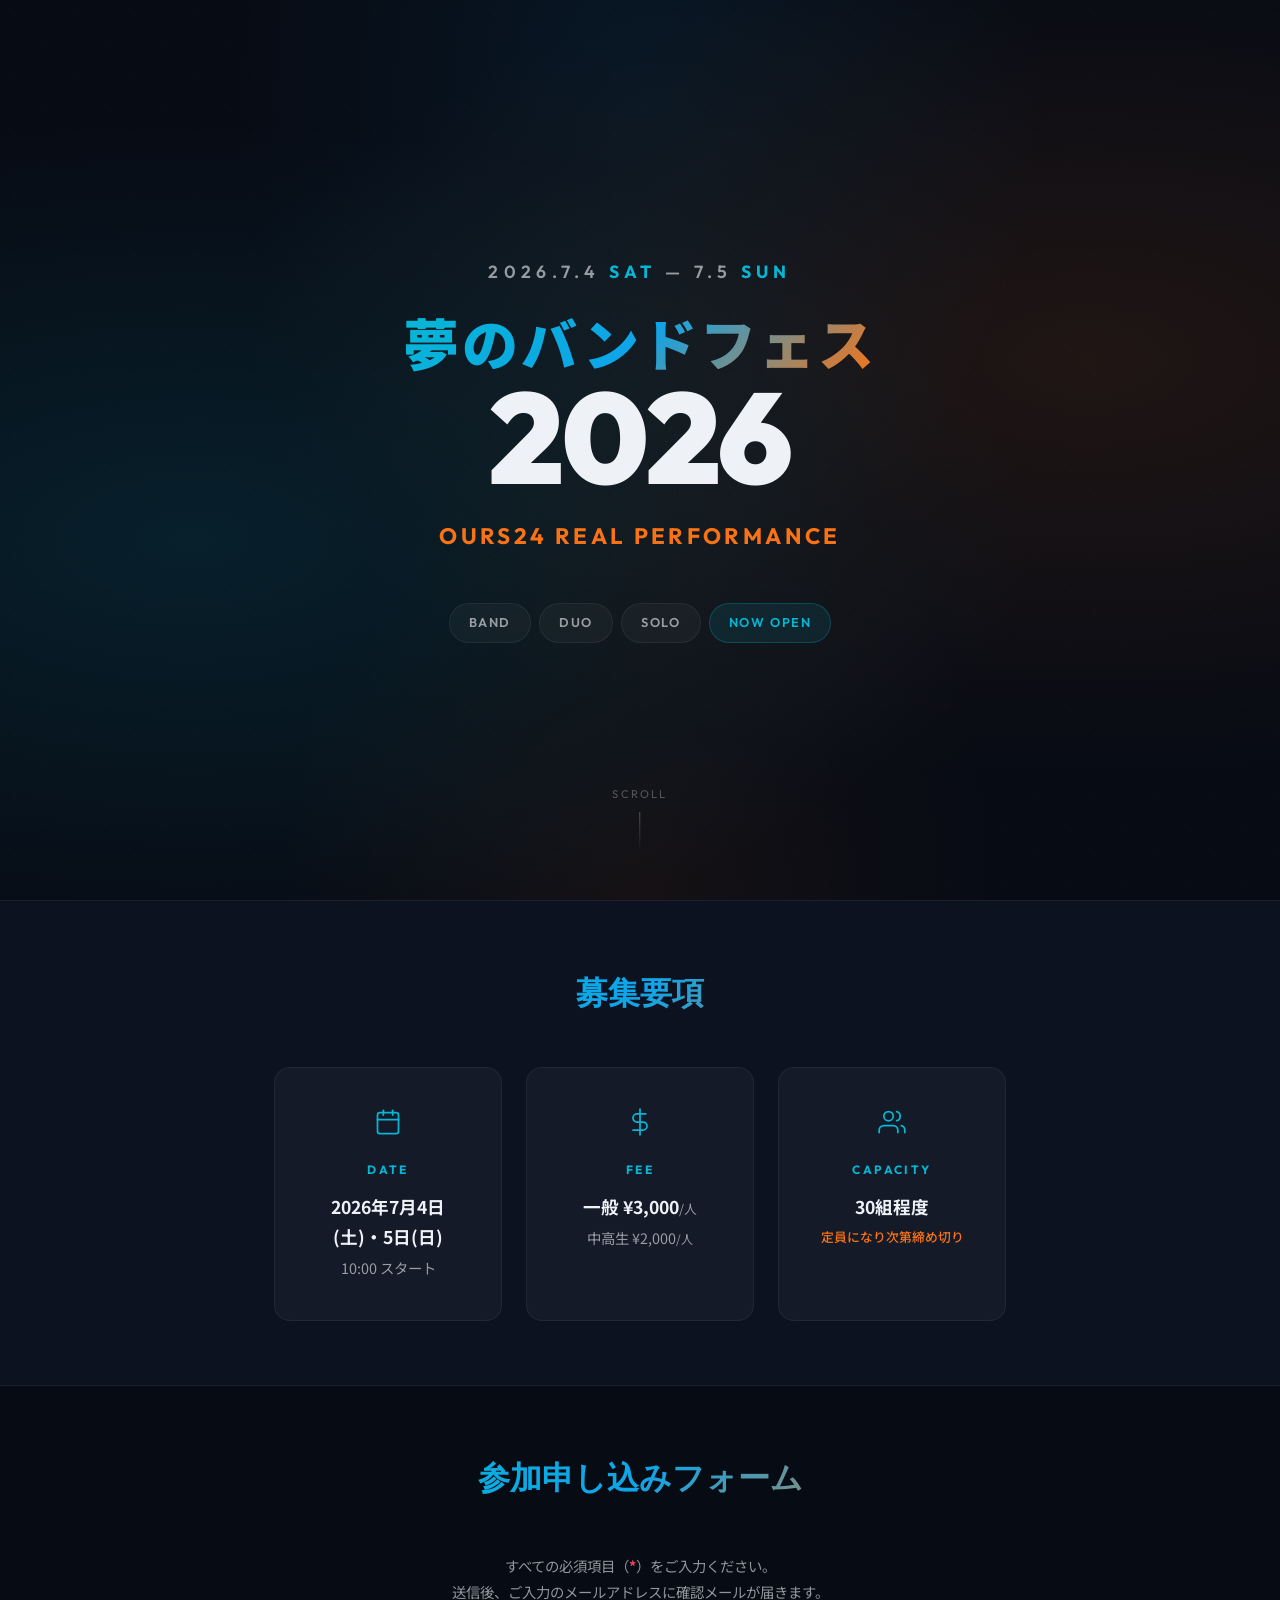
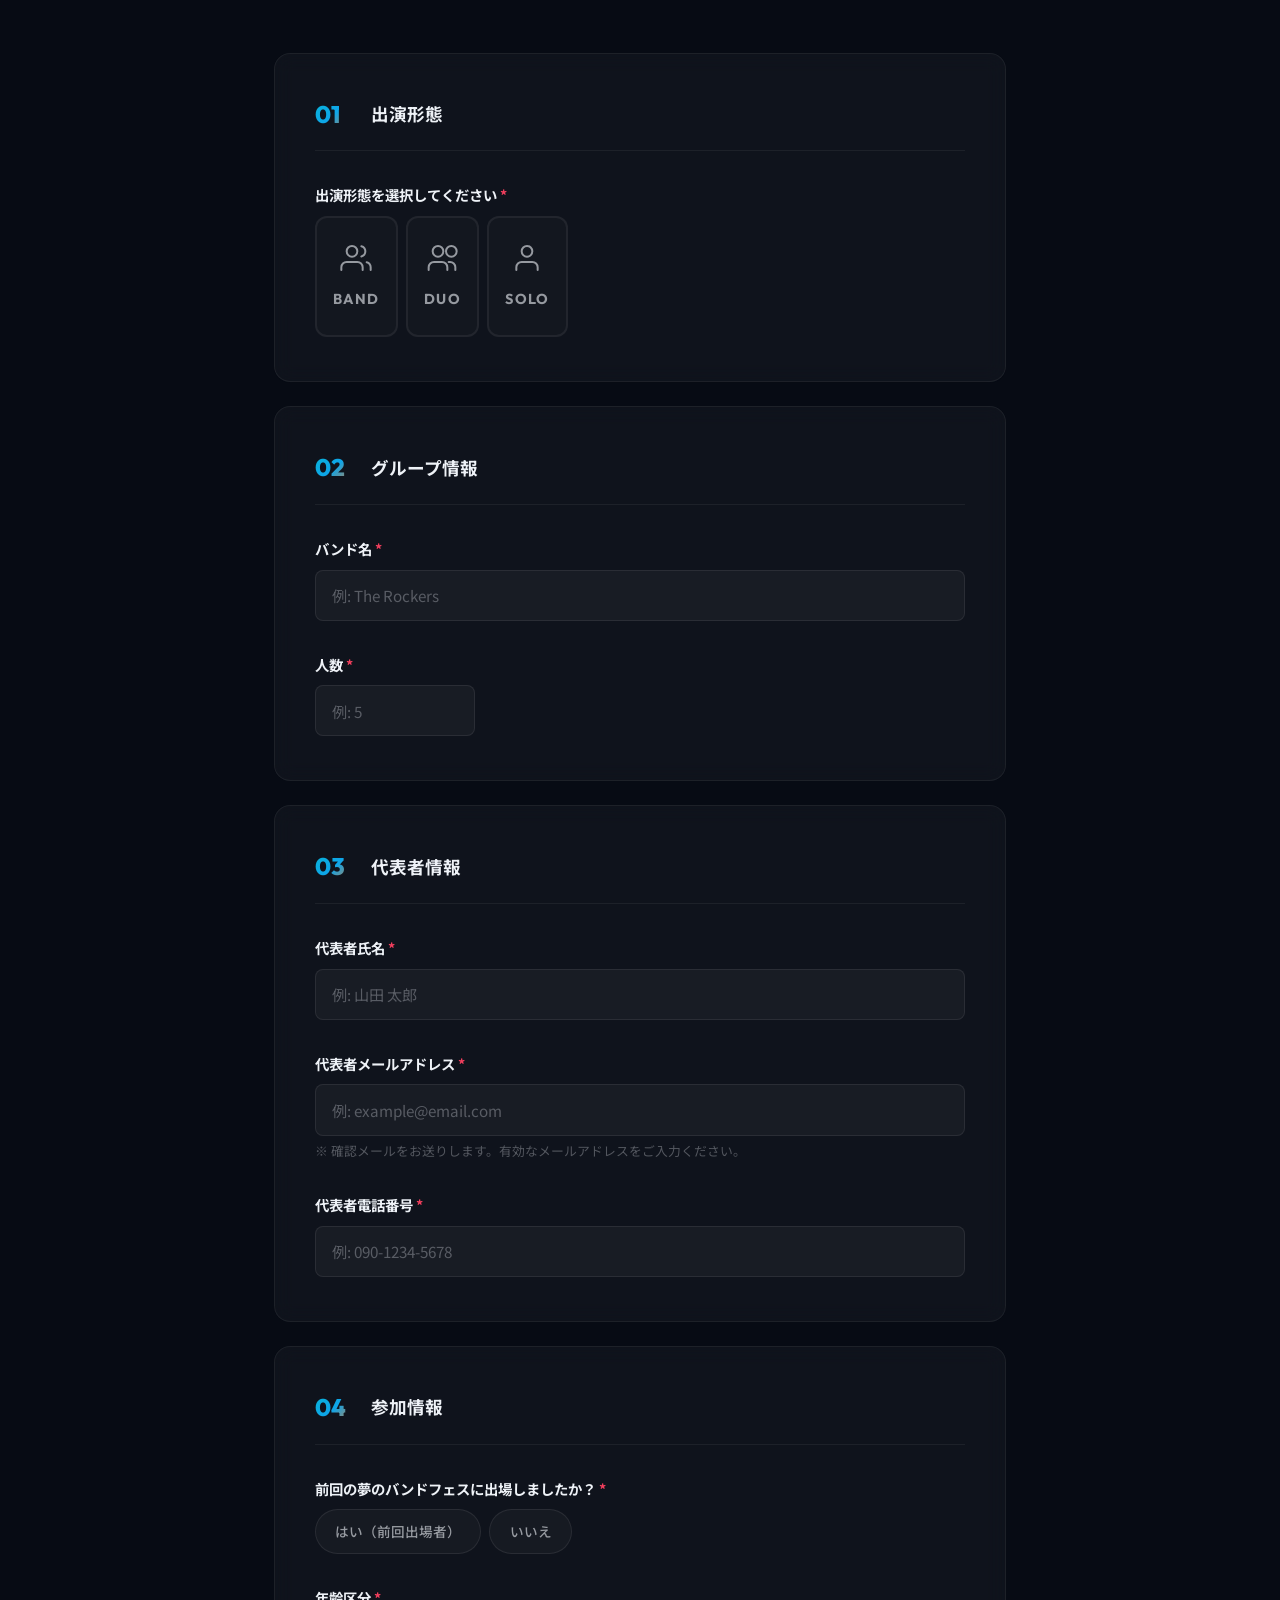
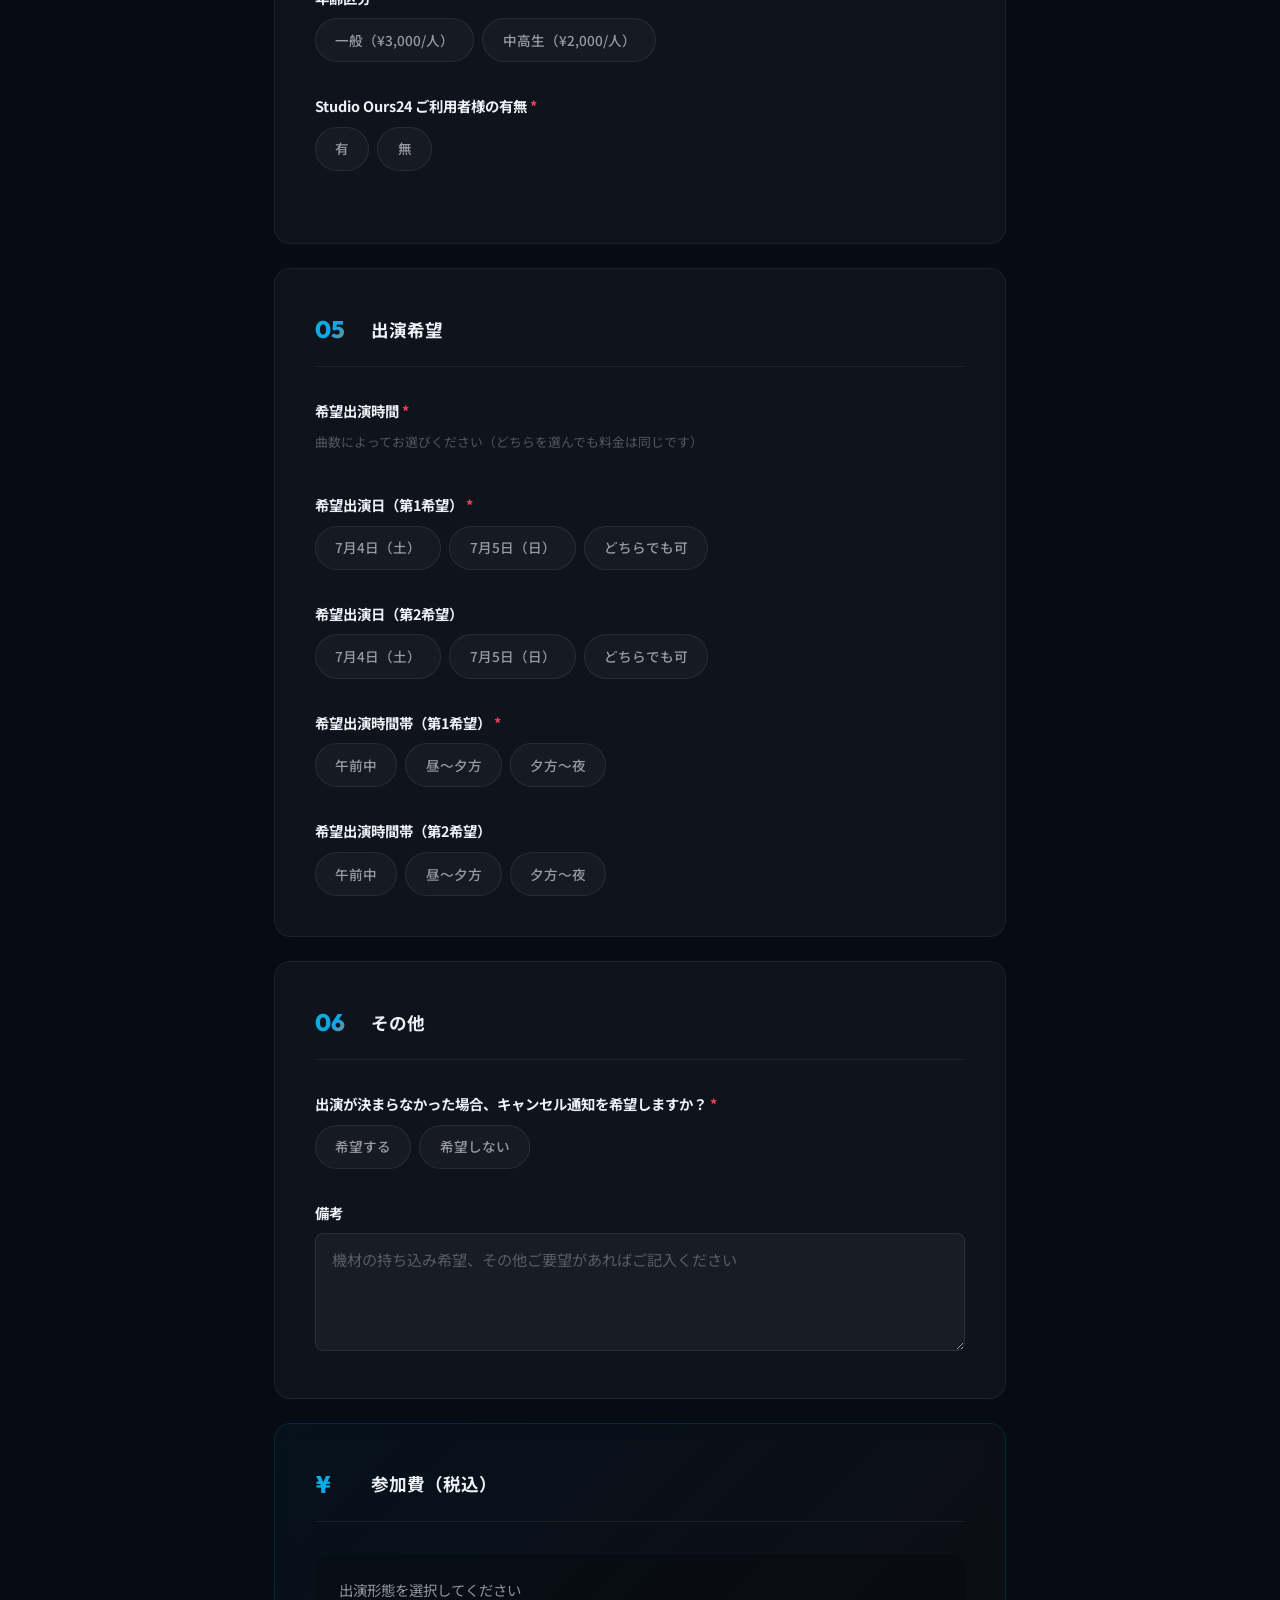
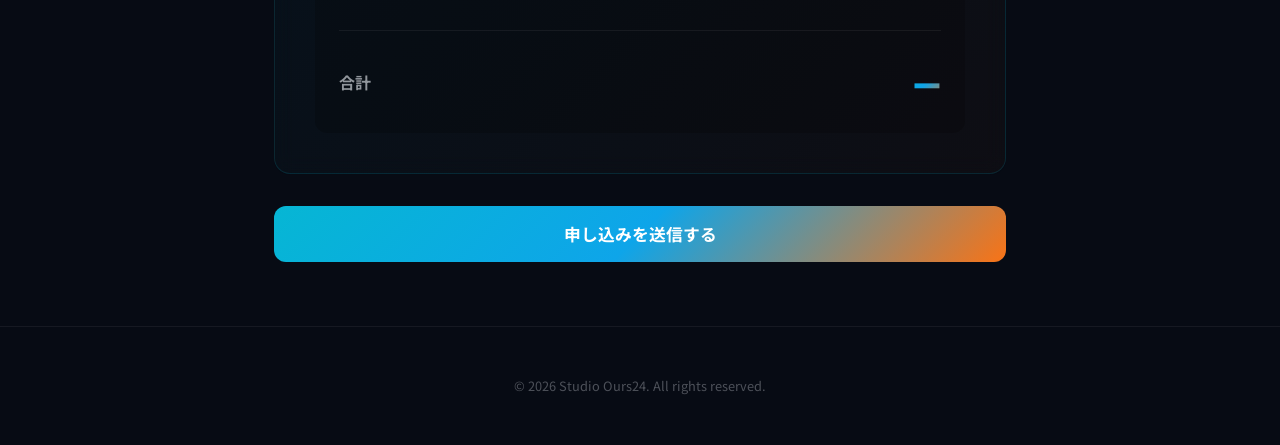
==== index.html @ 3702db9b "夢のバンドフェス2026 参加申し込みフォーム" ====
<!DOCTYPE html>
<html lang="ja">
<head>
    <meta charset="UTF-8">
    <meta name="viewport" content="width=device-width, initial-scale=1.0">
    <title>夢のバンドフェス2026 Ours24 Real Performance - 参加申し込み</title>
    <meta name="description" content="夢のバンドフェス2026 Ours24 Real Performance 参加申し込みフォーム。2026年7月4日(土)・5日(日)開催。バンド・デュオ・ソロ募集中。">
    <link rel="preconnect" href="https://fonts.googleapis.com">
    <link rel="preconnect" href="https://fonts.gstatic.com" crossorigin>
    <link href="https://fonts.googleapis.com/css2?family=Noto+Sans+JP:wght@400;500;700;900&family=Outfit:wght@600;700;800;900&display=swap" rel="stylesheet">
    <link rel="stylesheet" href="style.css">
</head>
<body>

    <!-- ===== HERO ===== -->
    <header class="hero" id="hero">
        <div class="hero-bg"></div>
        <div class="hero-content">
            <p class="hero-date">2026.7.4 <span class="hero-date-sep">SAT</span> — 7.5 <span class="hero-date-sep">SUN</span></p>
            <h1 class="hero-title">
                <span class="hero-title-jp">夢のバンドフェス</span>
                <span class="hero-title-year">2026</span>
            </h1>
            <p class="hero-subtitle">Ours24 Real Performance</p>
            <div class="hero-badges">
                <span class="badge">BAND</span>
                <span class="badge">DUO</span>
                <span class="badge">SOLO</span>
                <span class="badge badge-accent">NOW OPEN</span>
            </div>
        </div>
        <div class="hero-scroll">
            <span>SCROLL</span>
            <div class="hero-scroll-line"></div>
        </div>
    </header>

    <!-- ===== EVENT INFO ===== -->
    <section class="event-info" id="event-info">
        <div class="container">
            <h2 class="section-title">募集要項</h2>
            <div class="info-grid">
                <div class="info-card">
                    <div class="info-card-icon"><svg width="28" height="28" viewBox="0 0 24 24" fill="none" stroke="currentColor" stroke-width="1.5" stroke-linecap="round" stroke-linejoin="round"><rect x="3" y="4" width="18" height="18" rx="2" ry="2"/><line x1="16" y1="2" x2="16" y2="6"/><line x1="8" y1="2" x2="8" y2="6"/><line x1="3" y1="10" x2="21" y2="10"/></svg></div>
                    <h3>DATE</h3>
                    <p class="info-main">2026年7月4日(土)・5日(日)</p>
                    <p class="info-sub">10:00 スタート</p>
                </div>
                <div class="info-card">
                    <div class="info-card-icon"><svg width="28" height="28" viewBox="0 0 24 24" fill="none" stroke="currentColor" stroke-width="1.5" stroke-linecap="round" stroke-linejoin="round"><line x1="12" y1="1" x2="12" y2="23"/><path d="M17 5H9.5a3.5 3.5 0 0 0 0 7h5a3.5 3.5 0 0 1 0 7H6"/></svg></div>
                    <h3>FEE</h3>
                    <p class="info-main">一般 ¥3,000<small>/人</small></p>
                    <p class="info-sub">中高生 ¥2,000<small>/人</small></p>
                </div>
                <div class="info-card">
                    <div class="info-card-icon"><svg width="28" height="28" viewBox="0 0 24 24" fill="none" stroke="currentColor" stroke-width="1.5" stroke-linecap="round" stroke-linejoin="round"><path d="M17 21v-2a4 4 0 0 0-4-4H5a4 4 0 0 0-4 4v2"/><circle cx="9" cy="7" r="4"/><path d="M23 21v-2a4 4 0 0 0-3-3.87"/><path d="M16 3.13a4 4 0 0 1 0 7.75"/></svg></div>
                    <h3>CAPACITY</h3>
                    <p class="info-main">30組程度</p>
                    <p class="info-sub note">定員になり次第締め切り</p>
                </div>
            </div>
        </div>
    </section>

    <!-- ===== APPLICATION FORM ===== -->
    <section class="form-section" id="application">
        <div class="container">
            <h2 class="section-title">参加申し込みフォーム</h2>
            <p class="form-note">すべての必須項目（<span class="required-mark">*</span>）をご入力ください。<br>送信後、ご入力のメールアドレスに確認メールが届きます。</p>

            <form id="applicationForm" novalidate>

                <!-- Section 1: Performance Type -->
                <div class="form-card">
                    <div class="form-card-header">
                        <span class="form-card-number">01</span>
                        <h3>出演形態</h3>
                    </div>
                    <div class="form-group">
                        <label class="form-label">出演形態を選択してください <span class="required-mark">*</span></label>
                        <div class="radio-group radio-group--large" id="performanceType">
                            <label class="radio-card" for="type-band">
                                <input type="radio" id="type-band" name="performanceType" value="バンド" required>
                                <span class="radio-card-icon"><svg width="32" height="32" viewBox="0 0 24 24" fill="none" stroke="currentColor" stroke-width="1.5" stroke-linecap="round" stroke-linejoin="round"><path d="M17 21v-2a4 4 0 0 0-4-4H5a4 4 0 0 0-4 4v2"/><circle cx="9" cy="7" r="4"/><path d="M23 21v-2a4 4 0 0 0-3-3.87"/><path d="M16 3.13a4 4 0 0 1 0 7.75"/></svg></span>
                                <span class="radio-card-label">BAND</span>
                            </label>
                            <label class="radio-card" for="type-duo">
                                <input type="radio" id="type-duo" name="performanceType" value="デュオ">
                                <span class="radio-card-icon"><svg width="32" height="32" viewBox="0 0 24 24" fill="none" stroke="currentColor" stroke-width="1.5" stroke-linecap="round" stroke-linejoin="round"><path d="M16 21v-2a4 4 0 0 0-4-4H6a4 4 0 0 0-4 4v2"/><circle cx="9" cy="7" r="4"/><circle cx="19" cy="7" r="4"/><path d="M22 21v-2a4 4 0 0 0-4-4h-1"/></svg></span>
                                <span class="radio-card-label">DUO</span>
                            </label>
                            <label class="radio-card" for="type-solo">
                                <input type="radio" id="type-solo" name="performanceType" value="ソロ">
                                <span class="radio-card-icon"><svg width="32" height="32" viewBox="0 0 24 24" fill="none" stroke="currentColor" stroke-width="1.5" stroke-linecap="round" stroke-linejoin="round"><path d="M20 21v-2a4 4 0 0 0-4-4H8a4 4 0 0 0-4 4v2"/><circle cx="12" cy="7" r="4"/></svg></span>
                                <span class="radio-card-label">SOLO</span>
                            </label>
                        </div>
                        <p class="error-message" id="error-performanceType"></p>
                    </div>
                </div>

                <!-- Section 2: Group Info -->
                <div class="form-card" id="section-group">
                    <div class="form-card-header">
                        <span class="form-card-number">02</span>
                        <h3>グループ情報</h3>
                    </div>
                    <div class="form-group">
                        <label class="form-label" for="groupName" id="label-groupName">バンド名 <span class="required-mark">*</span></label>
                        <input type="text" id="groupName" name="groupName" class="form-input" placeholder="例: The Rockers" required>
                        <p class="error-message" id="error-groupName"></p>
                    </div>
                    <div class="form-group" id="group-memberCount">
                        <label class="form-label" for="memberCount">人数 <span class="required-mark">*</span></label>
                        <input type="number" id="memberCount" name="memberCount" class="form-input form-input--short" min="2" max="20" placeholder="例: 5" required>
                        <p class="error-message" id="error-memberCount"></p>
                    </div>
                </div>

                <!-- Section 3: Representative Info -->
                <div class="form-card">
                    <div class="form-card-header">
                        <span class="form-card-number">03</span>
                        <h3>代表者情報</h3>
                    </div>
                    <div class="form-group">
                        <label class="form-label" for="representativeName">代表者氏名 <span class="required-mark">*</span></label>
                        <input type="text" id="representativeName" name="representativeName" class="form-input" placeholder="例: 山田 太郎" required>
                        <p class="error-message" id="error-representativeName"></p>
                    </div>
                    <div class="form-group">
                        <label class="form-label" for="email">代表者メールアドレス <span class="required-mark">*</span></label>
                        <input type="email" id="email" name="email" class="form-input" placeholder="例: example@email.com" required>
                        <p class="form-hint">※ 確認メールをお送りします。有効なメールアドレスをご入力ください。</p>
                        <p class="error-message" id="error-email"></p>
                    </div>
                    <div class="form-group">
                        <label class="form-label" for="phone">代表者電話番号 <span class="required-mark">*</span></label>
                        <input type="tel" id="phone" name="phone" class="form-input" placeholder="例: 090-1234-5678" required>
                        <p class="error-message" id="error-phone"></p>
                    </div>
                </div>

                <!-- Section 4: Registration Details -->
                <div class="form-card">
                    <div class="form-card-header">
                        <span class="form-card-number">04</span>
                        <h3>参加情報</h3>
                    </div>

                    <!-- Previous participation -->
                    <div class="form-group">
                        <label class="form-label">前回の夢のバンドフェスに出場しましたか？ <span class="required-mark">*</span></label>
                        <div class="radio-group" id="previousParticipation">
                            <label class="radio-pill" for="prev-yes">
                                <input type="radio" id="prev-yes" name="previousParticipation" value="有" required>
                                <span>はい（前回出場者）</span>
                            </label>
                            <label class="radio-pill" for="prev-no">
                                <input type="radio" id="prev-no" name="previousParticipation" value="無">
                                <span>いいえ</span>
                            </label>
                        </div>
                        <p class="form-hint form-hint--discount" id="hint-previousDiscount" style="display:none;">前回出場者割引: ¥2,000/人 が適用されます</p>
                        <p class="error-message" id="error-previousParticipation"></p>
                    </div>

                    <!-- Age category -->
                    <div class="form-group">
                        <label class="form-label">年齢区分 <span class="required-mark">*</span></label>
                        <div class="radio-group" id="ageCategory">
                            <label class="radio-pill" for="age-general">
                                <input type="radio" id="age-general" name="ageCategory" value="一般" required>
                                <span>一般（¥3,000/人）</span>
                            </label>
                            <label class="radio-pill" for="age-student">
                                <input type="radio" id="age-student" name="ageCategory" value="中高生">
                                <span>中高生（¥2,000/人）</span>
                            </label>
                        </div>
                        <p class="error-message" id="error-ageCategory"></p>
                    </div>

                    <!-- Studio Ours24 usage -->
                    <div class="form-group">
                        <label class="form-label">Studio Ours24 ご利用者様の有無 <span class="required-mark">*</span></label>
                        <div class="radio-group" id="studioUsage">
                            <label class="radio-pill" for="studio-yes">
                                <input type="radio" id="studio-yes" name="studioUsage" value="有" required>
                                <span>有</span>
                            </label>
                            <label class="radio-pill" for="studio-no">
                                <input type="radio" id="studio-no" name="studioUsage" value="無">
                                <span>無</span>
                            </label>
                        </div>
                        <p class="error-message" id="error-studioUsage"></p>
                    </div>

                    <!-- Studio Ours24 user names (conditional) -->
                    <div class="form-group conditional-group" id="group-studioUsers" style="display:none;">
                        <label class="form-label">Studio Ours24 ご利用者様のお名前</label>
                        <div id="studioUsersList">
                            <div class="studio-user-row">
                                <input type="text" name="studioUsers[]" class="form-input" placeholder="ご利用者様のお名前">
                            </div>
                        </div>
                        <button type="button" class="btn-add" id="addStudioUser">
                            <span class="btn-add-icon">＋</span> 利用者を追加
                        </button>
                    </div>
                </div>

                <!-- Section 5: Performance Preferences -->
                <div class="form-card">
                    <div class="form-card-header">
                        <span class="form-card-number">05</span>
                        <h3>出演希望</h3>
                    </div>

                    <!-- Performance duration -->
                    <div class="form-group">
                        <label class="form-label">希望出演時間 <span class="required-mark">*</span></label>
                        <p class="form-hint">曲数によってお選びください（どちらを選んでも料金は同じです）</p>
                        <div class="radio-group" id="performanceDuration">
                            <!-- Options are dynamically set by JS based on performanceType -->
                        </div>
                        <p class="error-message" id="error-performanceDuration"></p>
                    </div>

                    <!-- Preferred date - 1st choice -->
                    <div class="form-group">
                        <label class="form-label">希望出演日（第1希望） <span class="required-mark">*</span></label>
                        <div class="radio-group" id="preferredDate1">
                            <label class="radio-pill" for="date1-jul4">
                                <input type="radio" id="date1-jul4" name="preferredDate1" value="7月4日(土)" required>
                                <span>7月4日（土）</span>
                            </label>
                            <label class="radio-pill" for="date1-jul5">
                                <input type="radio" id="date1-jul5" name="preferredDate1" value="7月5日(日)">
                                <span>7月5日（日）</span>
                            </label>
                            <label class="radio-pill" for="date1-either">
                                <input type="radio" id="date1-either" name="preferredDate1" value="どちらでも可">
                                <span>どちらでも可</span>
                            </label>
                        </div>
                        <p class="error-message" id="error-preferredDate1"></p>
                    </div>

                    <!-- Preferred date - 2nd choice -->
                    <div class="form-group">
                        <label class="form-label">希望出演日（第2希望）</label>
                        <div class="radio-group" id="preferredDate2">
                            <label class="radio-pill" for="date2-jul4">
                                <input type="radio" id="date2-jul4" name="preferredDate2" value="7月4日(土)">
                                <span>7月4日（土）</span>
                            </label>
                            <label class="radio-pill" for="date2-jul5">
                                <input type="radio" id="date2-jul5" name="preferredDate2" value="7月5日(日)">
                                <span>7月5日（日）</span>
                            </label>
                            <label class="radio-pill" for="date2-either">
                                <input type="radio" id="date2-either" name="preferredDate2" value="どちらでも可">
                                <span>どちらでも可</span>
                            </label>
                        </div>
                    </div>

                    <!-- Preferred time slot - 1st -->
                    <div class="form-group">
                        <label class="form-label">希望出演時間帯（第1希望） <span class="required-mark">*</span></label>
                        <div class="radio-group" id="preferredTimeSlot1">
                            <label class="radio-pill" for="slot1-morning">
                                <input type="radio" id="slot1-morning" name="preferredTimeSlot1" value="午前中" required>
                                <span>午前中</span>
                            </label>
                            <label class="radio-pill" for="slot1-afternoon">
                                <input type="radio" id="slot1-afternoon" name="preferredTimeSlot1" value="昼〜夕方">
                                <span>昼〜夕方</span>
                            </label>
                            <label class="radio-pill" for="slot1-evening">
                                <input type="radio" id="slot1-evening" name="preferredTimeSlot1" value="夕方〜夜">
                                <span>夕方〜夜</span>
                            </label>
                        </div>
                        <p class="error-message" id="error-preferredTimeSlot1"></p>
                    </div>

                    <!-- Preferred time slot - 2nd -->
                    <div class="form-group">
                        <label class="form-label">希望出演時間帯（第2希望）</label>
                        <div class="radio-group" id="preferredTimeSlot2">
                            <label class="radio-pill" for="slot2-morning">
                                <input type="radio" id="slot2-morning" name="preferredTimeSlot2" value="午前中">
                                <span>午前中</span>
                            </label>
                            <label class="radio-pill" for="slot2-afternoon">
                                <input type="radio" id="slot2-afternoon" name="preferredTimeSlot2" value="昼〜夕方">
                                <span>昼〜夕方</span>
                            </label>
                            <label class="radio-pill" for="slot2-evening">
                                <input type="radio" id="slot2-evening" name="preferredTimeSlot2" value="夕方〜夜">
                                <span>夕方〜夜</span>
                            </label>
                        </div>
                    </div>
                </div>

                <!-- Section 6: Other -->
                <div class="form-card">
                    <div class="form-card-header">
                        <span class="form-card-number">06</span>
                        <h3>その他</h3>
                    </div>

                    <!-- Cancel notification -->
                    <div class="form-group">
                        <label class="form-label">出演が決まらなかった場合、キャンセル通知を希望しますか？ <span class="required-mark">*</span></label>
                        <div class="radio-group" id="cancelNotification">
                            <label class="radio-pill" for="cancel-yes">
                                <input type="radio" id="cancel-yes" name="cancelNotification" value="希望する" required>
                                <span>希望する</span>
                            </label>
                            <label class="radio-pill" for="cancel-no">
                                <input type="radio" id="cancel-no" name="cancelNotification" value="希望しない">
                                <span>希望しない</span>
                            </label>
                        </div>
                        <p class="error-message" id="error-cancelNotification"></p>
                    </div>

                    <!-- Remarks -->
                    <div class="form-group">
                        <label class="form-label" for="remarks">備考</label>
                        <textarea id="remarks" name="remarks" class="form-input form-textarea" rows="4" placeholder="機材の持ち込み希望、その他ご要望があればご記入ください"></textarea>
                    </div>
                </div>

                <!-- Section 7: Price Summary -->
                <div class="form-card form-card--price" id="section-price">
                    <div class="form-card-header">
                        <span class="form-card-number">¥</span>
                        <h3>参加費（税込）</h3>
                    </div>
                    <div class="price-display">
                        <div class="price-breakdown" id="priceBreakdown">
                            <p class="price-line" id="priceLine">出演形態を選択してください</p>
                        </div>
                        <div class="price-total">
                            <span class="price-total-label">合計</span>
                            <span class="price-total-amount" id="priceTotal">—</span>
                        </div>
                    </div>
                </div>

                <!-- Submit -->
                <button type="submit" class="btn-submit" id="submitBtn">
                    <span class="btn-submit-text">申し込みを送信する</span>
                    <span class="btn-submit-loading" style="display:none;">
                        <span class="spinner"></span>送信中...
                    </span>
                </button>
            </form>
        </div>
    </section>

    <!-- ===== COMPLETION OVERLAY ===== -->
    <div class="overlay" id="completionOverlay" style="display:none;">
        <div class="overlay-content">
            <div class="overlay-icon"><svg width="48" height="48" viewBox="0 0 24 24" fill="none" stroke="currentColor" stroke-width="1.5" stroke-linecap="round" stroke-linejoin="round"><path d="M4 4h16c1.1 0 2 .9 2 2v12c0 1.1-.9 2-2 2H4c-1.1 0-2-.9-2-2V6c0-1.1.9-2 2-2z"/><polyline points="22,6 12,13 2,6"/></svg></div>
            <h2>確認メールを送信しました</h2>
            <p class="overlay-email" id="completionEmail"></p>
            <p>上記のメールアドレスに確認メールをお送りしました。</p>
            <p>メール内のリンクをクリックして、お申し込みを確定してください。</p>
            <div class="overlay-notice">
                <p>確認リンクの有効期限は <strong>48時間</strong> です。</p>
                <p>メールが届かない場合は、迷惑メールフォルダをご確認ください。</p>
            </div>
            <p class="overlay-receipt">受付番号: <strong id="completionReceipt"></strong></p>
        </div>
    </div>

    <!-- ===== FOOTER ===== -->
    <footer class="footer">
        <div class="container">
            <p>&copy; 2026 Studio Ours24. All rights reserved.</p>
        </div>
    </footer>

    <script src="script.js"></script>
</body>
</html>
---- style.css ----
/* ============================================
   夢のバンドフェス2026 - Application Form
   Summer × Studio Ours24 Stylish Theme
   ============================================ */
:root {
    --bg-primary: #070b14;
    --bg-secondary: #0c1220;
    --bg-card: rgba(255, 255, 255, 0.035);
    --bg-card-border: rgba(255, 255, 255, 0.06);
    --accent-primary: #06b6d4;
    --accent-primary-glow: rgba(6, 182, 212, 0.25);
    --accent-secondary: #f97316;
    --accent-gradient: linear-gradient(135deg, #06b6d4, #0ea5e9, #f97316);
    --accent-gradient-warm: linear-gradient(135deg, #f97316, #fb923c, #fbbf24);
    --accent-gradient-cool: linear-gradient(135deg, #06b6d4, #22d3ee, #67e8f9);
    --text-primary: #eef2f7;
    --text-secondary: rgba(238, 242, 247, 0.6);
    --text-dim: rgba(238, 242, 247, 0.3);
    --success: #10b981;
    --error: #f43f5e;
    --font-body: 'Noto Sans JP', sans-serif;
    --font-display: 'Outfit', sans-serif;
    --radius-sm: 8px; --radius-md: 12px; --radius-lg: 16px; --radius-xl: 24px;
    --transition-fast: 150ms ease; --transition-base: 250ms ease;
}
*, *::before, *::after { box-sizing: border-box; margin: 0; padding: 0; }
html { scroll-behavior: smooth; -webkit-font-smoothing: antialiased; }
body { font-family: var(--font-body); color: var(--text-primary); background: var(--bg-primary); line-height: 1.7; }
.container { max-width: 720px; margin: 0 auto; padding: 0 1.5rem; }

/* HERO */
.hero { position: relative; min-height: 100vh; display: flex; flex-direction: column; align-items: center; justify-content: center; text-align: center; overflow: hidden; padding: 2rem; }
.hero-bg {
    position: absolute; inset: 0; z-index: 0;
    background:
        radial-gradient(ellipse at 15% 60%, rgba(6,182,212,0.12), transparent 55%),
        radial-gradient(ellipse at 85% 40%, rgba(249,115,22,0.10), transparent 55%),
        radial-gradient(ellipse at 50% 10%, rgba(14,165,233,0.08), transparent 45%),
        radial-gradient(ellipse at 50% 100%, rgba(249,115,22,0.06), transparent 40%),
        var(--bg-primary);
}
.hero-bg::before { content: ''; position: absolute; inset: 0; background-image: radial-gradient(circle at 25% 25%, rgba(255,255,255,0.012) 1px, transparent 1px), radial-gradient(circle at 75% 75%, rgba(255,255,255,0.012) 1px, transparent 1px); background-size: 60px 60px; }
.hero-content { position: relative; z-index: 1; }
.hero-date { font-family: var(--font-display); font-size: clamp(0.9rem,2vw,1.1rem); font-weight: 600; color: var(--text-secondary); letter-spacing: 0.3em; margin-bottom: 1.5rem; }
.hero-date-sep { color: var(--accent-primary); font-weight: 700; }
.hero-title { margin-bottom: 1rem; line-height: 1.1; }
.hero-title-jp { display: block; font-size: clamp(2rem,6vw,3.5rem); font-weight: 900; background: var(--accent-gradient); -webkit-background-clip: text; -webkit-text-fill-color: transparent; background-clip: text; letter-spacing: 0.05em; }
.hero-title-year { display: block; font-family: var(--font-display); font-size: clamp(4rem,12vw,8rem); font-weight: 900; color: var(--text-primary); letter-spacing: -0.02em; line-height: 1; }
.hero-subtitle { font-family: var(--font-display); font-size: clamp(1rem,2.5vw,1.4rem); font-weight: 700; color: var(--accent-secondary); letter-spacing: 0.15em; text-transform: uppercase; margin-bottom: 3rem; }
.hero-badges { display: flex; flex-wrap: wrap; gap: 0.5rem; justify-content: center; }
.badge { padding: 0.5rem 1.2rem; background: var(--bg-card); border: 1px solid var(--bg-card-border); border-radius: 100px; font-family: var(--font-display); font-size: 0.8rem; font-weight: 600; color: var(--text-secondary); letter-spacing: 0.12em; }
.badge-accent { background: rgba(6,182,212,0.1); border-color: rgba(6,182,212,0.25); color: var(--accent-primary); animation: pulse-badge 2.5s ease-in-out infinite; }
@keyframes pulse-badge { 0%,100%{box-shadow:0 0 0 0 rgba(6,182,212,0.2)} 50%{box-shadow:0 0 0 10px rgba(6,182,212,0)} }
.hero-scroll { position: absolute; bottom: 3rem; left: 50%; transform: translateX(-50%); display: flex; flex-direction: column; align-items: center; gap: 0.5rem; color: var(--text-dim); font-family: var(--font-display); font-size: 0.7rem; letter-spacing: 0.2em; z-index: 1; }
.hero-scroll-line { width: 1px; height: 40px; background: linear-gradient(to bottom, var(--text-dim), transparent); animation: scroll-line 2s ease-in-out infinite; }
@keyframes scroll-line { 0%{opacity:0;transform:scaleY(0);transform-origin:top} 50%{opacity:1;transform:scaleY(1);transform-origin:top} 50.01%{transform-origin:bottom} 100%{opacity:0;transform:scaleY(0);transform-origin:bottom} }

/* SECTIONS */
.section-title { font-family: var(--font-display); font-size: clamp(1.5rem,4vw,2rem); font-weight: 800; text-align: center; margin-bottom: 3rem; background: var(--accent-gradient); -webkit-background-clip: text; -webkit-text-fill-color: transparent; background-clip: text; }
.event-info { padding: 4rem 0; background: var(--bg-secondary); border-top: 1px solid var(--bg-card-border); border-bottom: 1px solid var(--bg-card-border); }
.info-grid { display: grid; grid-template-columns: repeat(auto-fit, minmax(200px, 1fr)); gap: 1.5rem; }
.info-card { padding: 2rem; background: var(--bg-card); border: 1px solid var(--bg-card-border); border-radius: var(--radius-lg); text-align: center; transition: transform 0.3s, box-shadow 0.3s, border-color 0.3s; }
.info-card:hover { transform: translateY(-4px); box-shadow: 0 12px 40px rgba(6,182,212,0.08); border-color: rgba(6,182,212,0.15); }
.info-card-icon { margin-bottom: 1rem; color: var(--accent-primary); }
.info-card h3 { font-family: var(--font-display); font-size: 0.75rem; font-weight: 700; color: var(--accent-primary); letter-spacing: 0.2em; text-transform: uppercase; margin-bottom: 0.75rem; }
.info-main { font-size: 1.1rem; font-weight: 700; } .info-main small { font-size: 0.8rem; font-weight: 400; color: var(--text-secondary); }
.info-sub { font-size: 0.9rem; color: var(--text-secondary); margin-top: 0.25rem; } .info-sub.note { color: var(--accent-secondary); font-weight: 500; font-size: 0.8rem; }
.form-section { padding: 4rem 0; }
.form-note { text-align: center; color: var(--text-secondary); font-size: 0.9rem; margin-bottom: 3rem; line-height: 1.8; }

/* FORM CARDS */
.form-card { background: var(--bg-card); border: 1px solid var(--bg-card-border); border-radius: var(--radius-lg); padding: 2rem; margin-bottom: 1.5rem; backdrop-filter: blur(10px); transition: border-color 0.25s; }
.form-card:hover { border-color: rgba(255,255,255,0.1); }
.form-card--price { border-color: rgba(6,182,212,0.15); background: linear-gradient(135deg, rgba(6,182,212,0.04), rgba(249,115,22,0.03)); }
.form-card-header { display: flex; align-items: center; gap: 1rem; margin-bottom: 2rem; padding-bottom: 1rem; border-bottom: 1px solid var(--bg-card-border); }
.form-card-number { font-family: var(--font-display); font-size: 1.5rem; font-weight: 800; background: var(--accent-gradient); -webkit-background-clip: text; -webkit-text-fill-color: transparent; background-clip: text; min-width: 2.5rem; }
.form-card-header h3 { font-size: 1.1rem; font-weight: 700; }

/* FORM ELEMENTS */
.form-group { margin-bottom: 2rem; } .form-group:last-child { margin-bottom: 0; }
.form-label { display: block; font-size: 0.9rem; font-weight: 700; margin-bottom: 0.5rem; }
.required-mark { color: var(--error); font-weight: 700; }
.form-hint { font-size: 0.8rem; color: var(--text-dim); margin-top: 0.25rem; margin-bottom: 0.5rem; }
.form-hint--discount { color: var(--accent-primary); background: rgba(6,182,212,0.08); border: 1px solid rgba(6,182,212,0.15); border-radius: var(--radius-sm); padding: 0.5rem 0.75rem; font-weight: 500; }
.form-input { width: 100%; padding: 0.85rem 1rem; background: rgba(255,255,255,0.04); border: 1px solid rgba(255,255,255,0.08); border-radius: var(--radius-sm); color: var(--text-primary); font-family: var(--font-body); font-size: 0.95rem; transition: border-color 0.15s, box-shadow 0.15s; outline: none; }
.form-input::placeholder { color: var(--text-dim); }
.form-input:focus { border-color: var(--accent-primary); box-shadow: 0 0 0 3px var(--accent-primary-glow); }
.form-input.is-error { border-color: var(--error); box-shadow: 0 0 0 3px rgba(244,63,94,0.15); }
.form-input--short { max-width: 160px; }
.form-textarea { resize: vertical; min-height: 100px; }

/* RADIO CARDS */
.radio-group--large { display: grid; grid-template-columns: repeat(3, 1fr); gap: 1rem; }
.radio-card { display: flex; flex-direction: column; align-items: center; gap: 0.75rem; padding: 1.5rem 1rem; background: rgba(255,255,255,0.02); border: 2px solid rgba(255,255,255,0.06); border-radius: var(--radius-md); cursor: pointer; transition: all 0.3s; text-align: center; }
.radio-card:hover { background: rgba(6,182,212,0.04); border-color: rgba(6,182,212,0.2); }
.radio-card input { position: absolute; opacity: 0; pointer-events: none; }
.radio-card:has(input:checked) { background: rgba(6,182,212,0.08); border-color: var(--accent-primary); box-shadow: 0 0 24px var(--accent-primary-glow); }
.radio-card-icon { line-height: 1; color: var(--text-secondary); transition: color 0.3s; }
.radio-card:has(input:checked) .radio-card-icon { color: var(--accent-primary); }
.radio-card-label { font-family: var(--font-display); font-weight: 700; font-size: 0.9rem; letter-spacing: 0.1em; color: var(--text-secondary); transition: color 0.3s; }
.radio-card:has(input:checked) .radio-card-label { color: var(--text-primary); }

/* RADIO PILLS */
.radio-group { display: flex; flex-wrap: wrap; gap: 0.5rem; }
.radio-pill { display: inline-flex; align-items: center; cursor: pointer; }
.radio-pill input { position: absolute; opacity: 0; pointer-events: none; }
.radio-pill span { display: inline-block; padding: 0.6rem 1.2rem; background: rgba(255,255,255,0.03); border: 1px solid rgba(255,255,255,0.08); border-radius: 100px; font-size: 0.85rem; font-weight: 500; color: var(--text-secondary); transition: all 0.2s; white-space: nowrap; }
.radio-pill:hover span { background: rgba(6,182,212,0.06); border-color: rgba(6,182,212,0.2); color: var(--text-primary); }
.radio-pill input:checked + span { background: rgba(6,182,212,0.12); border-color: var(--accent-primary); color: var(--accent-primary); font-weight: 700; }

/* CHECKBOX */
.checkbox-label { display: flex; align-items: flex-start; gap: 1rem; cursor: pointer; font-size: 0.9rem; line-height: 1.5; }
.checkbox-label input { position: absolute; opacity: 0; pointer-events: none; }
.checkbox-custom { flex-shrink: 0; width: 22px; height: 22px; background: rgba(255,255,255,0.04); border: 2px solid rgba(255,255,255,0.12); border-radius: 6px; margin-top: 2px; position: relative; transition: all 0.15s; }
.checkbox-label input:checked + .checkbox-custom { background: var(--accent-primary); border-color: var(--accent-primary); }
.checkbox-label input:checked + .checkbox-custom::after { content: ''; position: absolute; top: 3px; left: 6px; width: 6px; height: 10px; border: 2px solid white; border-top: none; border-left: none; transform: rotate(45deg); }

/* STUDIO USER */
.studio-user-row { display: flex; gap: 0.5rem; margin-bottom: 0.5rem; animation: fadeSlideIn 0.25s; }
.studio-user-row .form-input { flex: 1; }
.btn-remove { display: flex; align-items: center; justify-content: center; width: 42px; height: 42px; background: rgba(244,63,94,0.08); border: 1px solid rgba(244,63,94,0.15); border-radius: var(--radius-sm); color: var(--error); cursor: pointer; font-size: 1.2rem; transition: all 0.15s; flex-shrink: 0; }
.btn-remove:hover { background: rgba(244,63,94,0.15); }
.btn-add { display: inline-flex; align-items: center; gap: 0.5rem; padding: 0.5rem 1rem; background: transparent; border: 1px dashed rgba(255,255,255,0.12); border-radius: var(--radius-sm); color: var(--text-secondary); font-family: var(--font-body); font-size: 0.85rem; cursor: pointer; transition: all 0.15s; margin-top: 0.5rem; }
.btn-add:hover { border-color: var(--accent-primary); color: var(--accent-primary); background: rgba(6,182,212,0.04); }
.conditional-group { padding: 1.5rem; background: rgba(6,182,212,0.02); border: 1px solid rgba(6,182,212,0.08); border-radius: var(--radius-md); animation: fadeSlideIn 0.25s; }

/* PRICE */
.price-display { padding: 1.5rem; background: rgba(0,0,0,0.2); border-radius: var(--radius-md); }
.price-breakdown { margin-bottom: 1.5rem; padding-bottom: 1.5rem; border-bottom: 1px solid var(--bg-card-border); }
.price-line { font-size: 0.9rem; color: var(--text-secondary); margin-bottom: 0.25rem; }
.price-total { display: flex; align-items: center; justify-content: space-between; }
.price-total-label { font-size: 1rem; font-weight: 700; color: var(--text-secondary); }
.price-total-amount { font-family: var(--font-display); font-size: 2rem; font-weight: 900; background: var(--accent-gradient); -webkit-background-clip: text; -webkit-text-fill-color: transparent; background-clip: text; }

/* TERMS */
.terms-box { padding: 1.5rem; background: rgba(255,255,255,0.02); border: 1px solid var(--bg-card-border); border-radius: var(--radius-sm); margin-bottom: 1.5rem; max-height: 200px; overflow-y: auto; font-size: 0.85rem; color: var(--text-secondary); line-height: 1.8; }

/* SUBMIT */
.btn-submit { display: flex; align-items: center; justify-content: center; width: 100%; padding: 1rem; margin-top: 2rem; background: var(--accent-gradient); border: none; border-radius: var(--radius-md); color: white; font-family: var(--font-body); font-size: 1.05rem; font-weight: 700; cursor: pointer; transition: all 0.3s; position: relative; overflow: hidden; }
.btn-submit::before { content: ''; position: absolute; inset: 0; background: linear-gradient(135deg, rgba(255,255,255,0.12), transparent); opacity: 0; transition: opacity 0.2s; }
.btn-submit:hover::before { opacity: 1; }
.btn-submit:hover { transform: translateY(-2px); box-shadow: 0 8px 32px var(--accent-primary-glow); }
.btn-submit:active { transform: translateY(0); }
.btn-submit:disabled { opacity: 0.5; cursor: not-allowed; transform: none; box-shadow: none; }
.spinner { display: inline-block; width: 18px; height: 18px; border: 2px solid rgba(255,255,255,0.3); border-top-color: white; border-radius: 50%; animation: spin 0.6s linear infinite; margin-right: 0.5rem; vertical-align: middle; }
@keyframes spin { to{transform:rotate(360deg)} }

/* ERROR */
.error-message { font-size: 0.8rem; color: var(--error); margin-top: 0.25rem; min-height: 0; opacity: 0; transform: translateY(-4px); transition: all 0.15s; }
.error-message.is-visible { opacity: 1; transform: translateY(0); min-height: 1.2em; }

/* OVERLAY */
.overlay { position: fixed; inset: 0; z-index: 1000; display: flex; align-items: center; justify-content: center; background: rgba(0,0,0,0.85); backdrop-filter: blur(10px); padding: 2rem; animation: fadeIn 0.4s; }
.overlay-content { max-width: 480px; width: 100%; background: var(--bg-secondary); border: 1px solid var(--bg-card-border); border-radius: var(--radius-xl); padding: 3rem; text-align: center; animation: scaleIn 0.4s; }
.overlay-icon { margin-bottom: 1.5rem; color: var(--accent-primary); }
.overlay-content h2 { font-size: 1.3rem; margin-bottom: 1rem; background: var(--accent-gradient); -webkit-background-clip: text; -webkit-text-fill-color: transparent; background-clip: text; }
.overlay-content p { font-size: 0.9rem; color: var(--text-secondary); margin-bottom: 0.5rem; line-height: 1.7; }
.overlay-email { font-weight: 700; color: var(--accent-primary) !important; font-size: 1rem !important; }
.overlay-notice { margin-top: 1.5rem; padding: 1rem; background: rgba(249,115,22,0.06); border: 1px solid rgba(249,115,22,0.15); border-radius: var(--radius-sm); }
.overlay-notice p { color: var(--accent-secondary) !important; font-size: 0.8rem !important; margin-bottom: 0.25rem !important; }
.overlay-receipt { margin-top: 1.5rem !important; font-family: var(--font-display); color: var(--text-primary) !important; font-size: 1rem !important; }

/* FOOTER */
.footer { padding: 3rem 0; text-align: center; border-top: 1px solid var(--bg-card-border); }
.footer p { font-size: 0.8rem; color: var(--text-dim); }

/* ANIMATIONS */
@keyframes fadeIn { from{opacity:0} to{opacity:1} }
@keyframes scaleIn { from{opacity:0;transform:scale(0.95)} to{opacity:1;transform:scale(1)} }
@keyframes fadeSlideIn { from{opacity:0;transform:translateY(-8px)} to{opacity:1;transform:translateY(0)} }

/* ========================================
   RESPONSIVE DESIGN
   - Large Desktop: 1200px+
   - Desktop: 1024-1200px (default)
   - Tablet Landscape: 768-1024px
   - Tablet Portrait: 640-768px
   - Large Mobile: 480-640px
   - Small Mobile: < 480px
   ======================================== */

/* Large Desktop (1200px+) */
@media (min-width: 1200px) {
    .container { max-width: 780px; }
    .hero { padding: 3rem; }
    .info-card { padding: 2.5rem; }
    .form-card { padding: 2.5rem; }
}

/* Tablet Landscape (768px - 1024px) */
@media (max-width: 1024px) {
    .container { max-width: 680px; }
    .hero { min-height: 90vh; }
    .event-info { padding: 3.5rem 0; }
    .form-section { padding: 3.5rem 0; }
    .section-title { margin-bottom: 2.5rem; }
}

/* Tablet Portrait (640px - 768px) */
@media (max-width: 768px) {
    .container { max-width: 100%; padding: 0 1.25rem; }
    .hero { min-height: 85vh; padding: 2rem 1.5rem; }
    .hero-title-year { font-size: clamp(3.5rem, 10vw, 6rem); }
    .hero-subtitle { margin-bottom: 2.5rem; }
    .info-grid { grid-template-columns: repeat(3, 1fr); gap: 1rem; }
    .info-card { padding: 1.5rem 1rem; }
    .info-card-icon svg { width: 24px; height: 24px; }
    .info-card h3 { font-size: 0.7rem; }
    .info-main { font-size: 0.95rem; }
    .info-sub { font-size: 0.8rem; }
    .form-card { padding: 1.75rem; }
    .form-card-header { margin-bottom: 1.5rem; }
    .radio-card { padding: 1.25rem 1rem; }
    .overlay-content { padding: 2.5rem 2rem; }
}

/* Large Mobile (480px - 640px) */
@media (max-width: 640px) {
    .container { padding: 0 1rem; }
    .hero { min-height: 100vh; min-height: 100dvh; padding: 2rem 1rem; }
    .hero-date { font-size: 0.8rem; letter-spacing: 0.2em; margin-bottom: 1rem; }
    .hero-title-jp { font-size: 1.8rem; }
    .hero-title-year { font-size: 4rem; }
    .hero-subtitle { font-size: 0.85rem; letter-spacing: 0.1em; margin-bottom: 2rem; }
    .hero-badges { gap: 0.4rem; }
    .badge { padding: 0.4rem 0.8rem; font-size: 0.7rem; }
    .hero-scroll { bottom: 2rem; }

    .event-info { padding: 3rem 0; }
    .section-title { font-size: 1.3rem; margin-bottom: 2rem; }
    .info-grid { grid-template-columns: 1fr; gap: 0.75rem; }
    .info-card { padding: 1.25rem; display: flex; flex-direction: column; align-items: center; }
    .info-card-icon { margin-bottom: 0.5rem; }

    .form-section { padding: 3rem 0; }
    .form-note { font-size: 0.8rem; margin-bottom: 2rem; }
    .form-card { padding: 1.5rem; margin-bottom: 1rem; }
    .form-card-header { margin-bottom: 1.5rem; padding-bottom: 0.75rem; gap: 0.75rem; }
    .form-card-number { font-size: 1.3rem; min-width: 2rem; }
    .form-card-header h3 { font-size: 1rem; }
    .form-group { margin-bottom: 1.5rem; }
    .form-label { font-size: 0.85rem; }
    .form-input { padding: 0.75rem 0.85rem; font-size: 0.9rem; }
    .form-hint { font-size: 0.75rem; }

    .radio-group--large { grid-template-columns: 1fr; gap: 0.5rem; }
    .radio-card { flex-direction: row; padding: 1rem 1.25rem; gap: 1rem; }
    .radio-card-icon svg { width: 28px; height: 28px; }
    .radio-card-label { font-size: 0.85rem; }

    .radio-group { flex-direction: column; gap: 0.4rem; }
    .radio-pill span { display: block; text-align: center; width: 100%; padding: 0.65rem 1rem; font-size: 0.85rem; }

    .price-display { padding: 1.25rem; }
    .price-total-amount { font-size: 1.5rem; }

    .btn-submit { padding: 0.9rem; font-size: 0.95rem; margin-top: 1.5rem; }

    .overlay { padding: 1rem; }
    .overlay-content { padding: 2rem 1.5rem; border-radius: var(--radius-lg); }
    .overlay-content h2 { font-size: 1.1rem; }
    .overlay-icon svg { width: 40px; height: 40px; }

    .footer { padding: 2rem 0; }
    .footer p { font-size: 0.75rem; }
}

/* Small Mobile (< 480px) */
@media (max-width: 480px) {
    .container { padding: 0 0.75rem; }
    .hero { padding: 1.5rem 0.75rem; }
    .hero-title-jp { font-size: 1.5rem; }
    .hero-title-year { font-size: 3.5rem; }
    .hero-subtitle { font-size: 0.75rem; }
    .hero-badges { gap: 0.3rem; }
    .badge { padding: 0.35rem 0.65rem; font-size: 0.65rem; letter-spacing: 0.08em; }

    .section-title { font-size: 1.15rem; }
    .info-card { padding: 1rem; }
    .info-main { font-size: 0.9rem; }

    .form-card { padding: 1.25rem; border-radius: var(--radius-md); }
    .form-card-number { font-size: 1.1rem; }
    .form-card-header h3 { font-size: 0.9rem; }
    .form-input { padding: 0.7rem 0.75rem; font-size: 0.85rem; border-radius: 6px; }

    .radio-card { padding: 0.85rem 1rem; gap: 0.75rem; border-radius: var(--radius-sm); }
    .radio-card-icon svg { width: 24px; height: 24px; }
    .radio-card-label { font-size: 0.8rem; }
    .radio-pill span { padding: 0.55rem 0.85rem; font-size: 0.8rem; }

    .conditional-group { padding: 1rem; }

    .overlay-content { padding: 1.5rem 1rem; }
    .overlay-content h2 { font-size: 1rem; }
    .overlay-notice { padding: 0.75rem; }

    .btn-submit { border-radius: var(--radius-sm); }
}

/* Touch device optimization */
@media (hover: none) and (pointer: coarse) {
    .radio-card { min-height: 56px; }
    .radio-pill span { min-height: 44px; display: flex; align-items: center; justify-content: center; }
    .btn-submit { min-height: 52px; }
    .btn-remove { min-width: 44px; min-height: 44px; }
    .btn-add { min-height: 44px; }
    .checkbox-custom { width: 24px; height: 24px; }
    .form-input { min-height: 48px; }
}
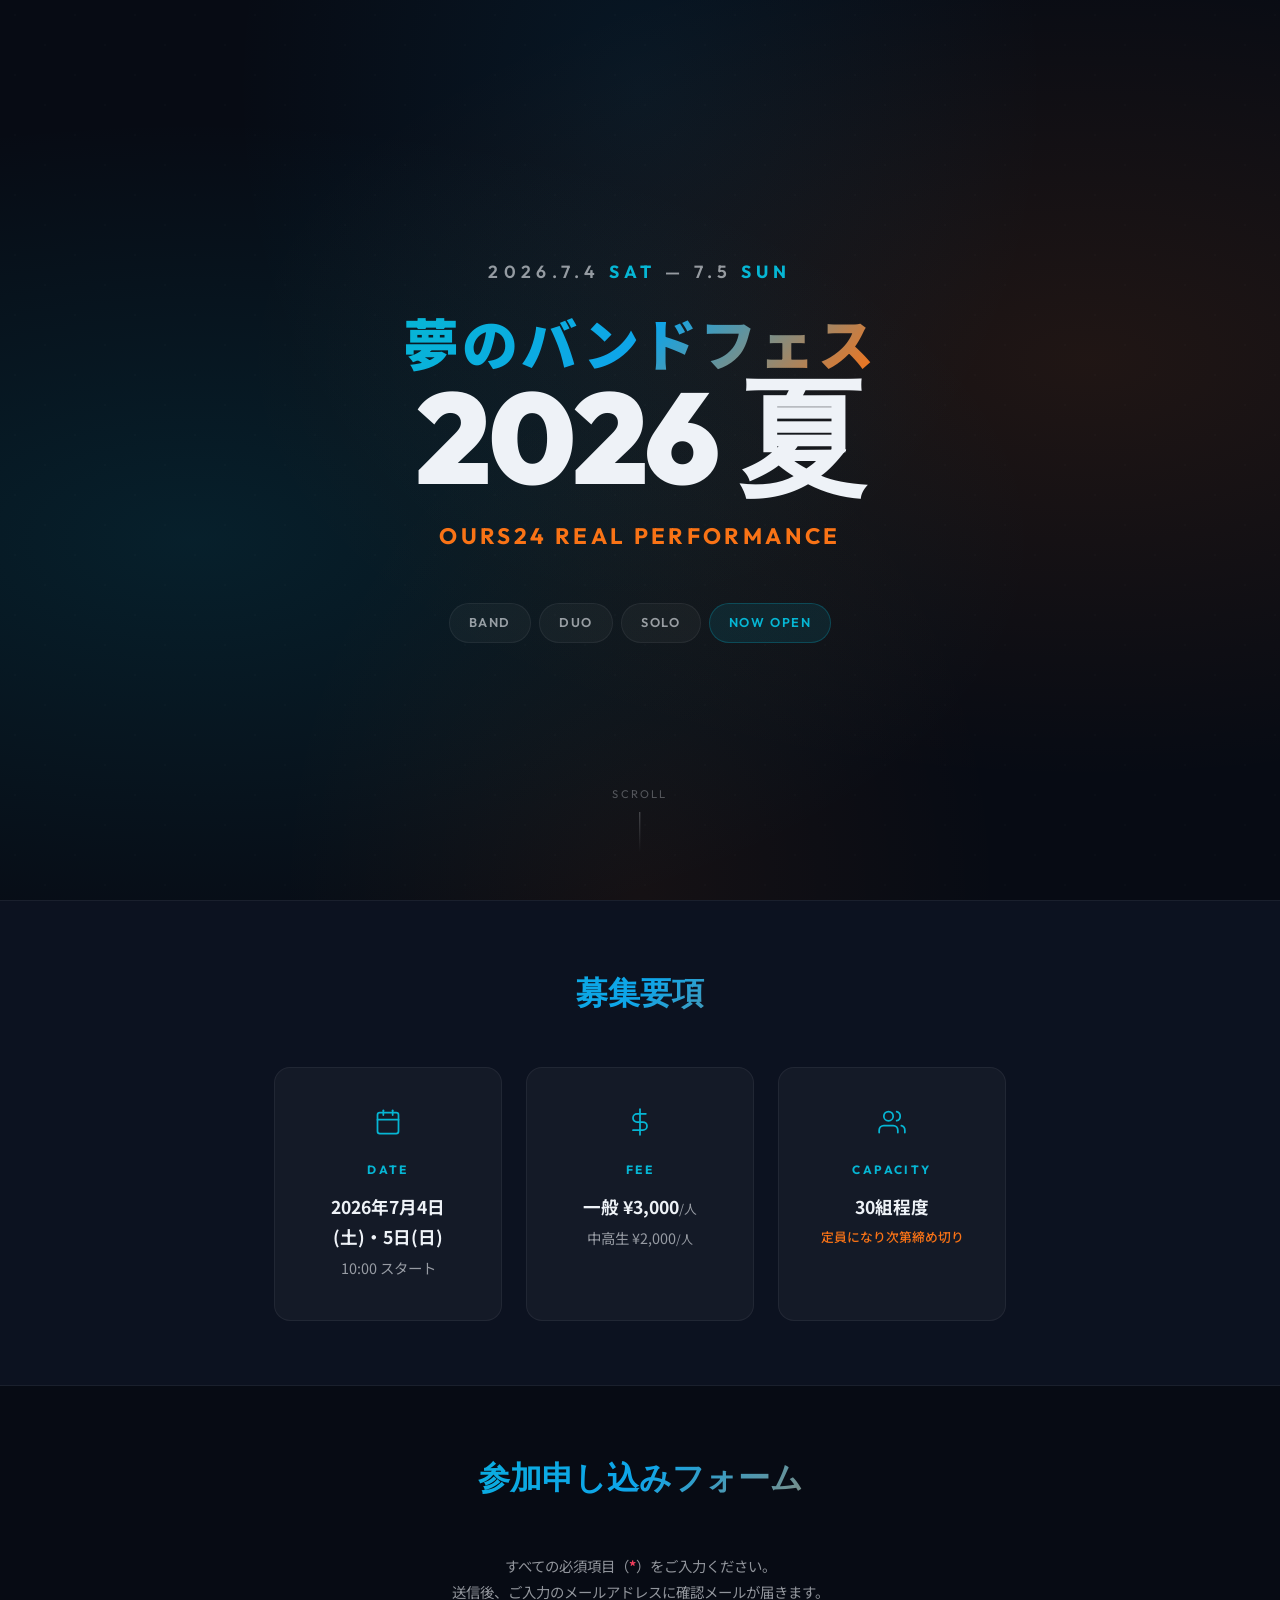
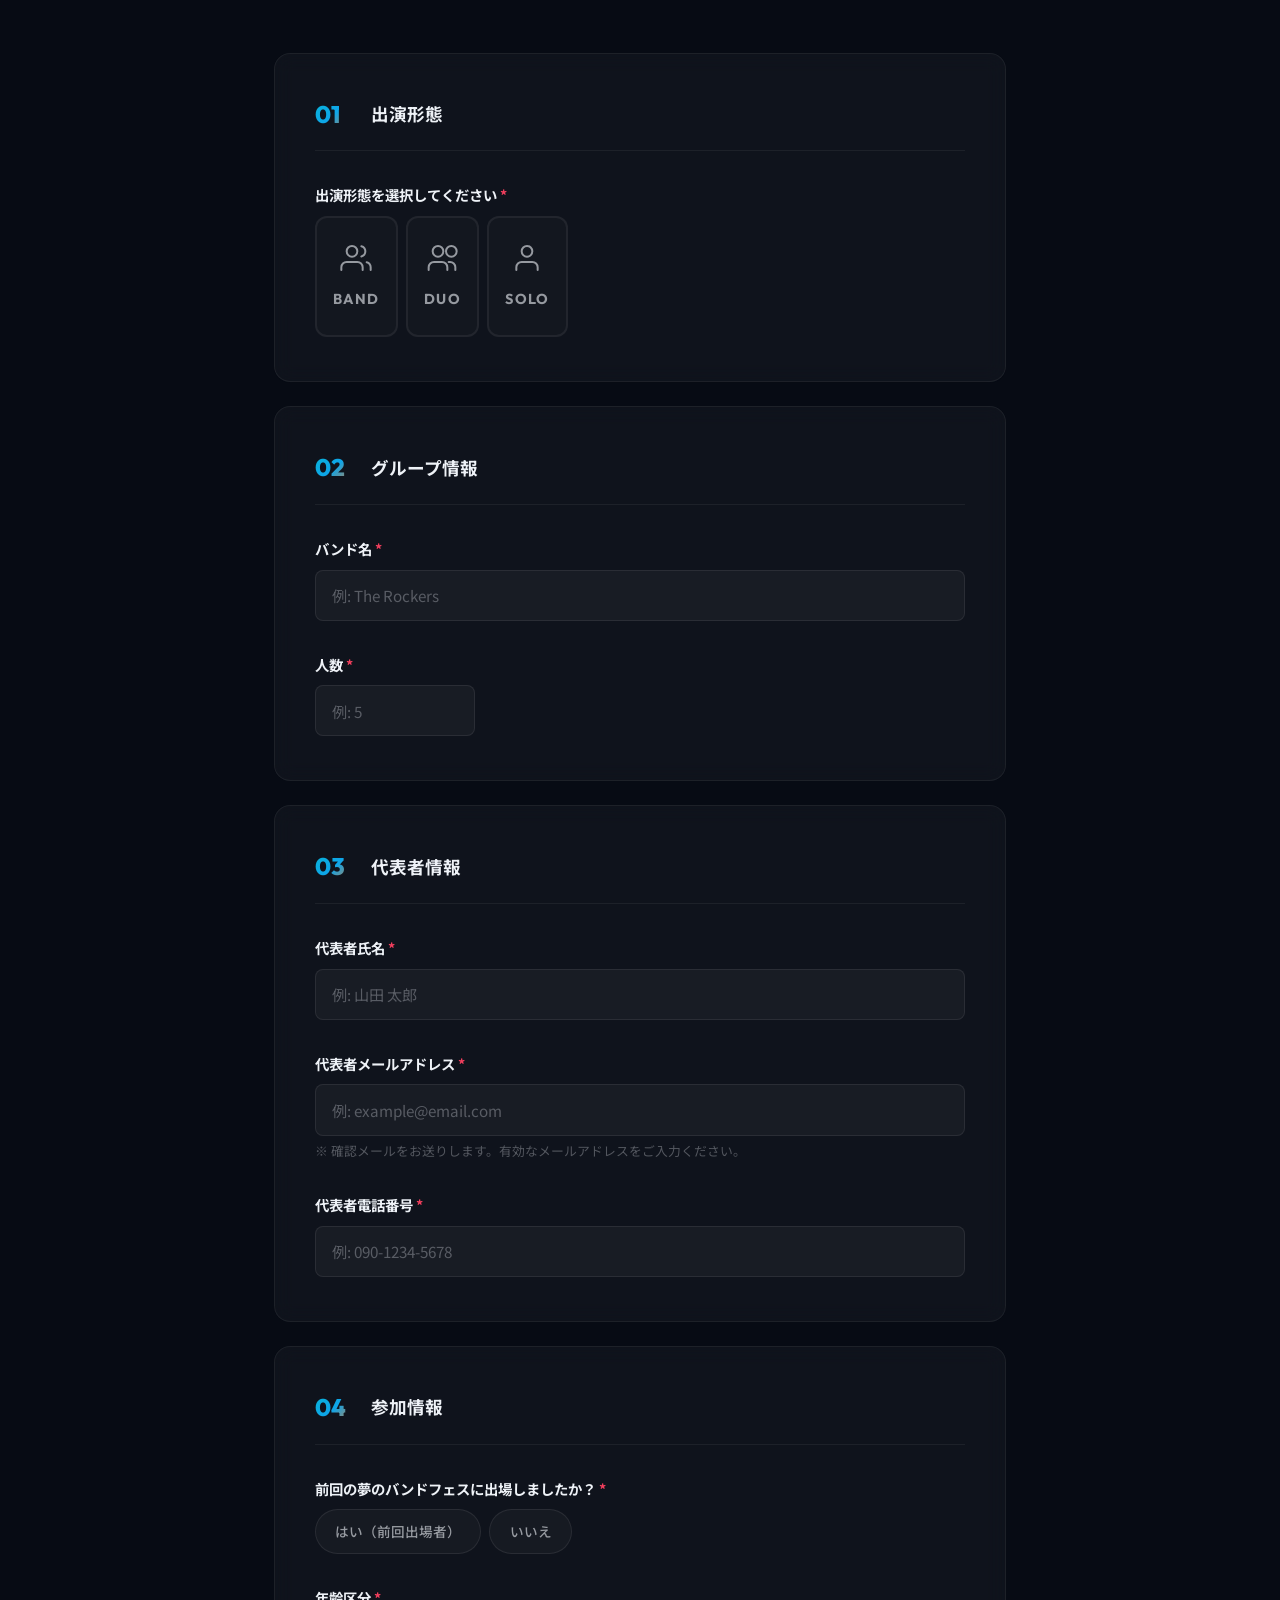
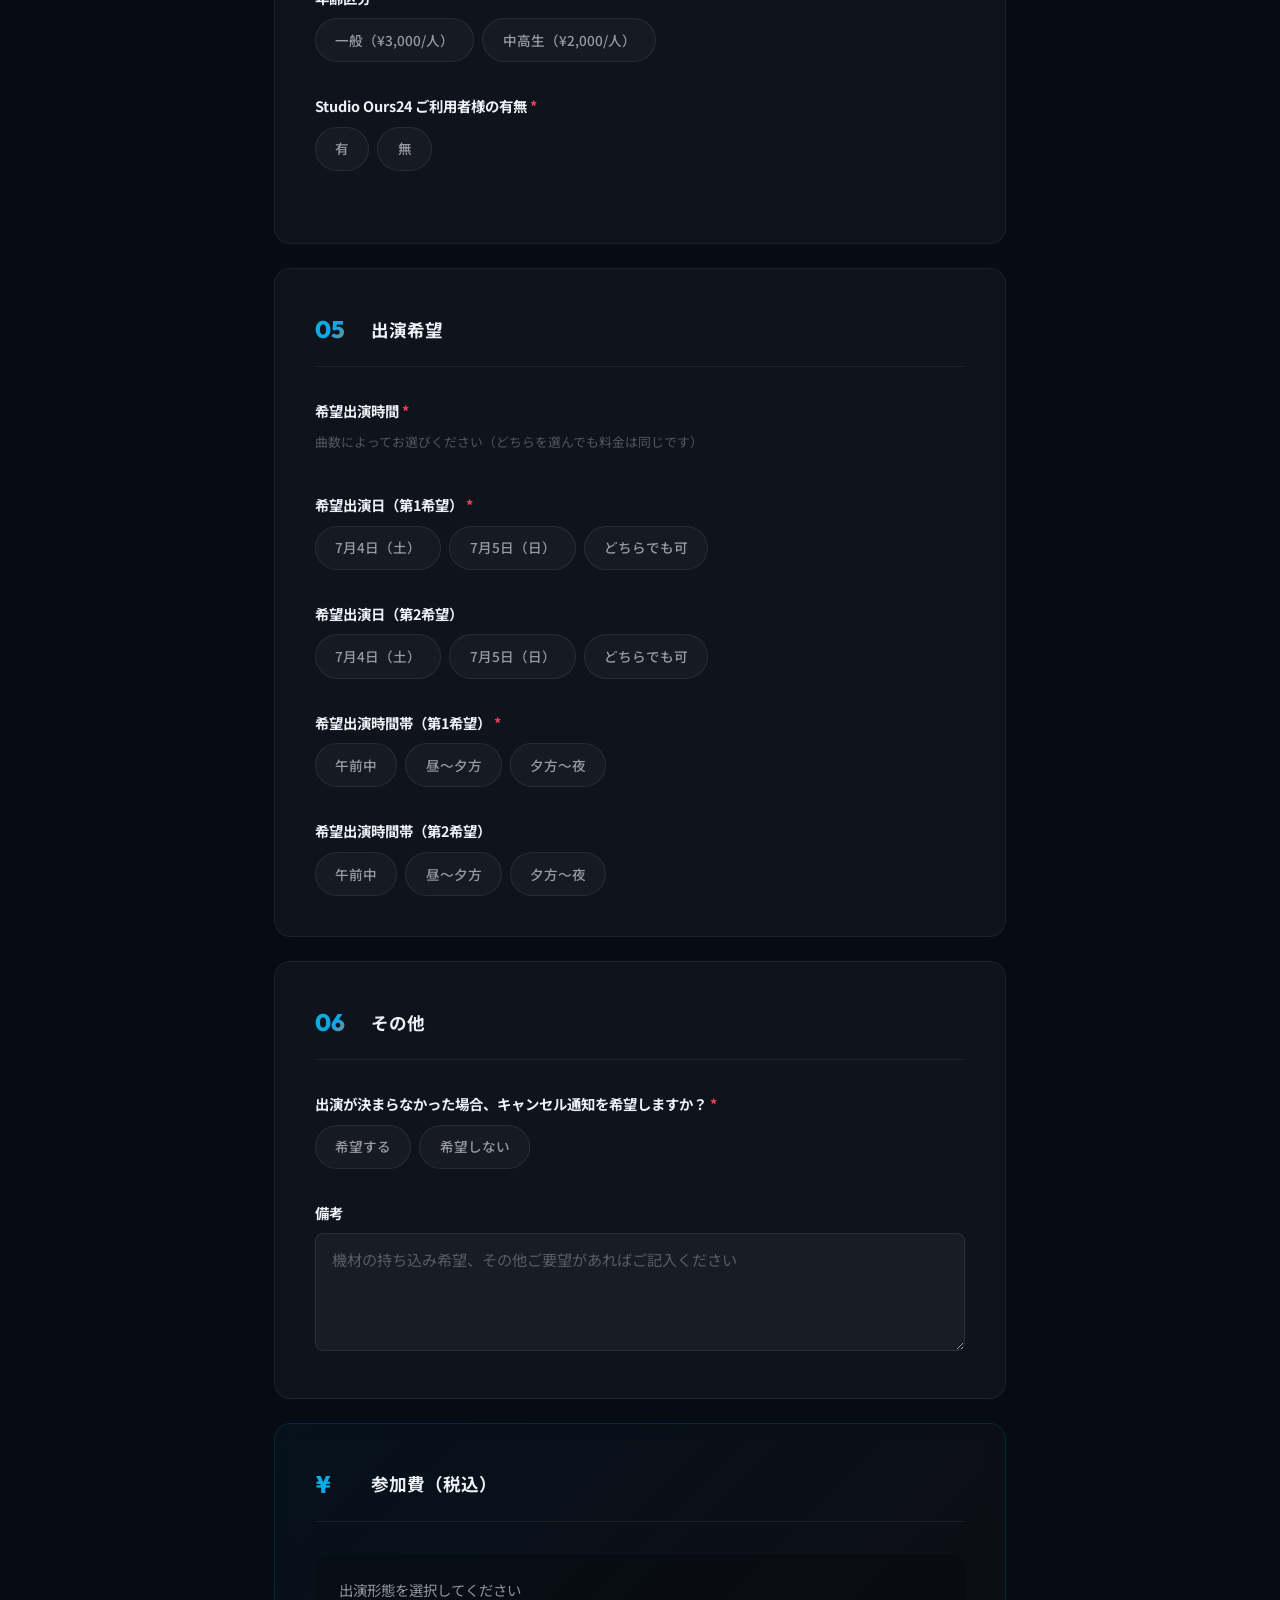
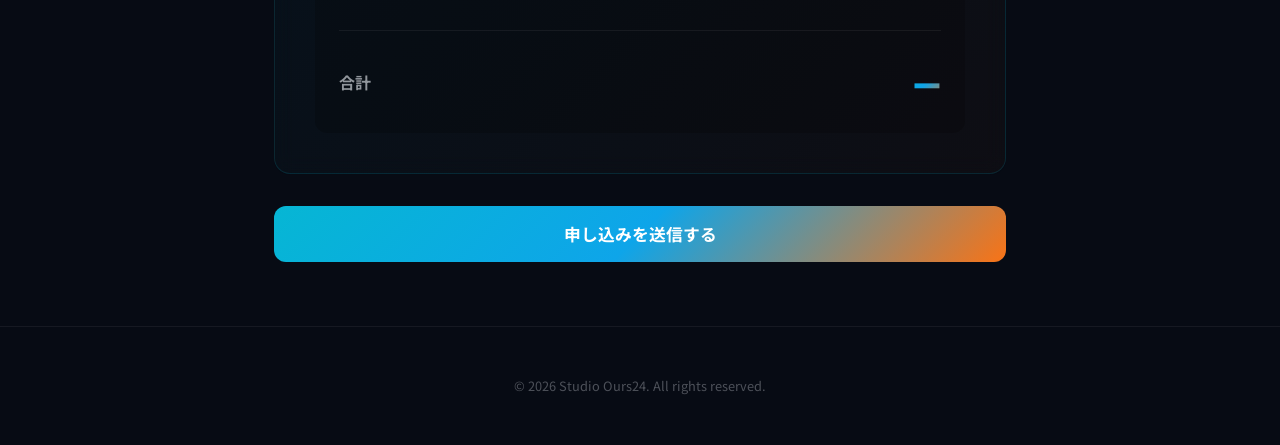
==== commit 4df4af51: "feat: hero title 2026 → 2026 夏" ====
--- a/index.html
+++ b/index.html
@@ -19,7 +19,7 @@
             <p class="hero-date">2026.7.4 <span class="hero-date-sep">SAT</span> — 7.5 <span class="hero-date-sep">SUN</span></p>
             <h1 class="hero-title">
                 <span class="hero-title-jp">夢のバンドフェス</span>
-                <span class="hero-title-year">2026</span>
+                <span class="hero-title-year">2026 夏</span>
             </h1>
             <p class="hero-subtitle">Ours24 Real Performance</p>
             <div class="hero-badges">
@@ -199,7 +199,12 @@
 
                     <!-- Studio Ours24 user names (conditional) -->
                     <div class="form-group conditional-group" id="group-studioUsers" style="display:none;">
-                        <label class="form-label">Studio Ours24 ご利用者様のお名前</label>
+                        <label class="form-label">スタジオ利用者の人数 <span class="required-mark">*</span></label>
+                        <input type="number" id="studioUserCount" class="form-input" min="1" max="20" placeholder="スタジオを利用しているメンバーの人数">
+                        <p class="form-hint">スタジオ利用者は ¥2,000/人 で計算されます</p>
+                        <p class="error-message" id="error-studioUserCount"></p>
+
+                        <label class="form-label" style="margin-top: 1.5rem;">Studio Ours24 ご利用者様のお名前</label>
                         <div id="studioUsersList">
                             <div class="studio-user-row">
                                 <input type="text" name="studioUsers[]" class="form-input" placeholder="ご利用者様のお名前">
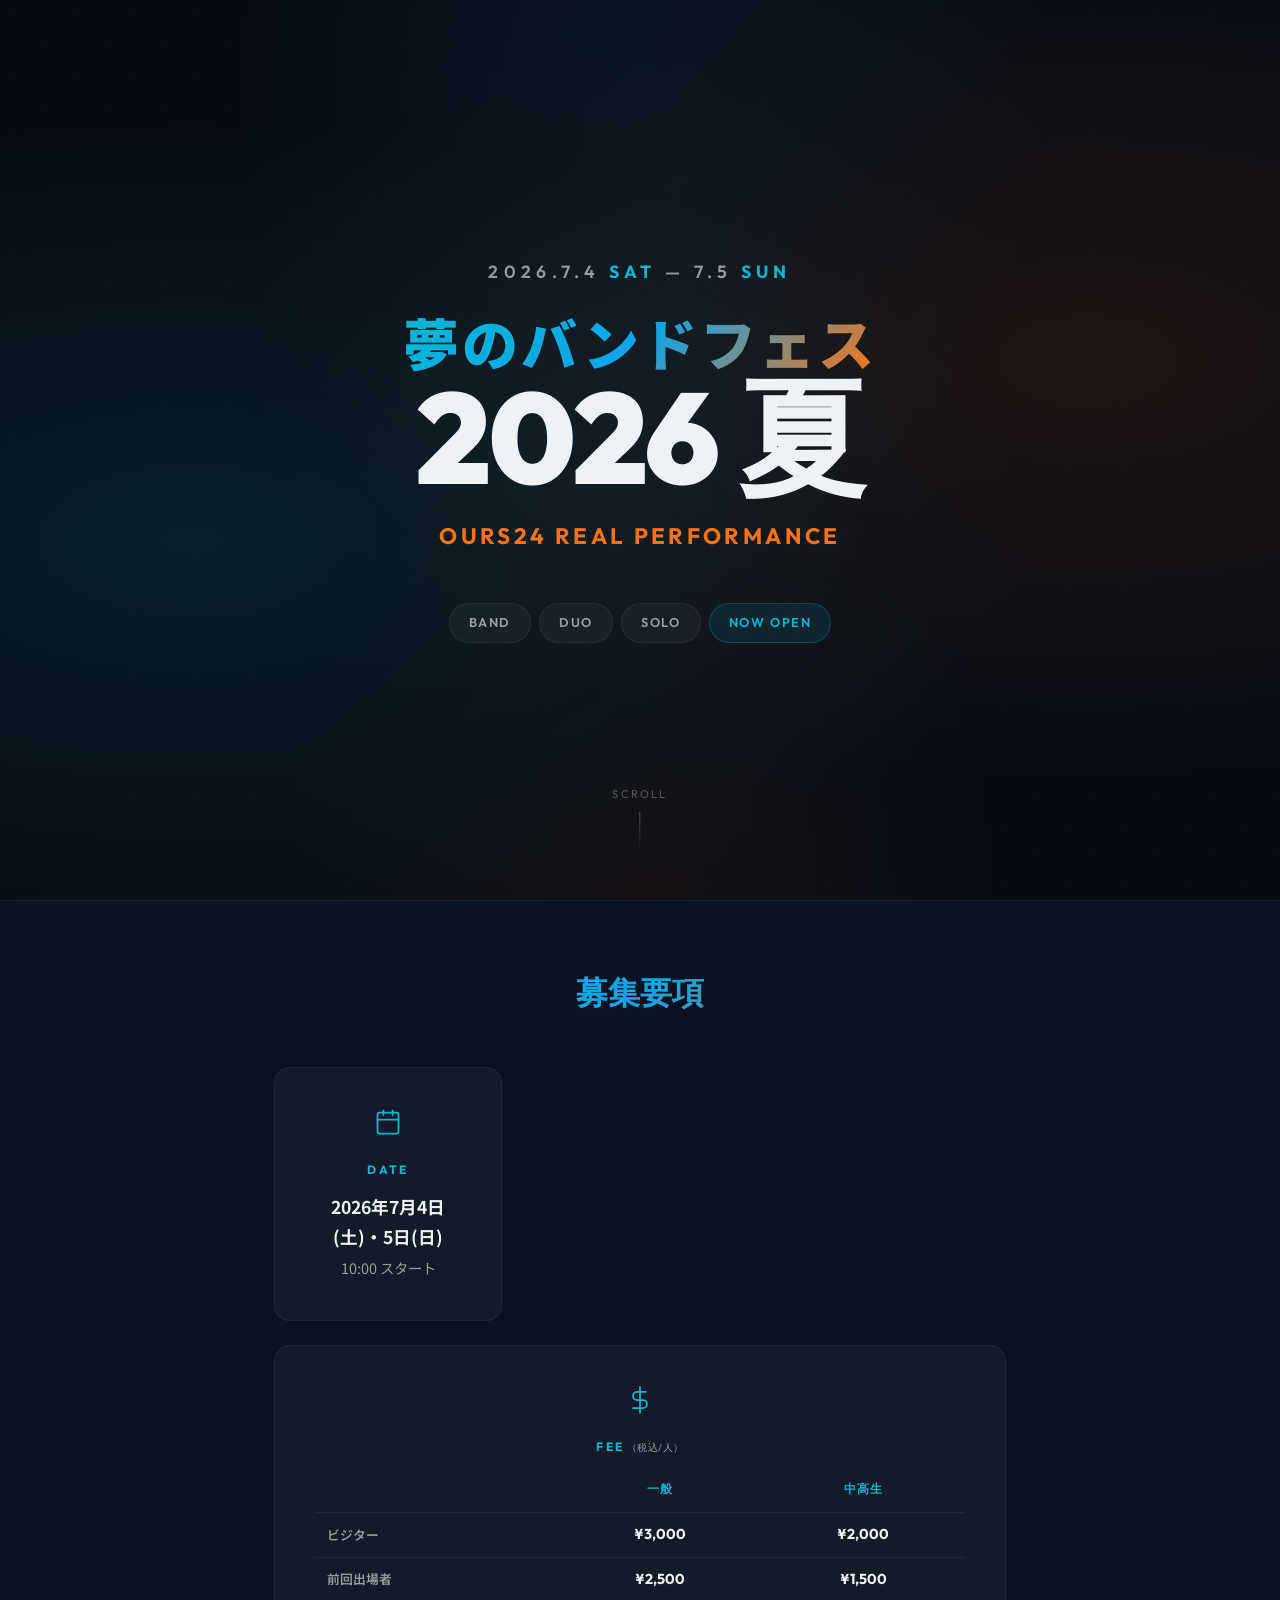
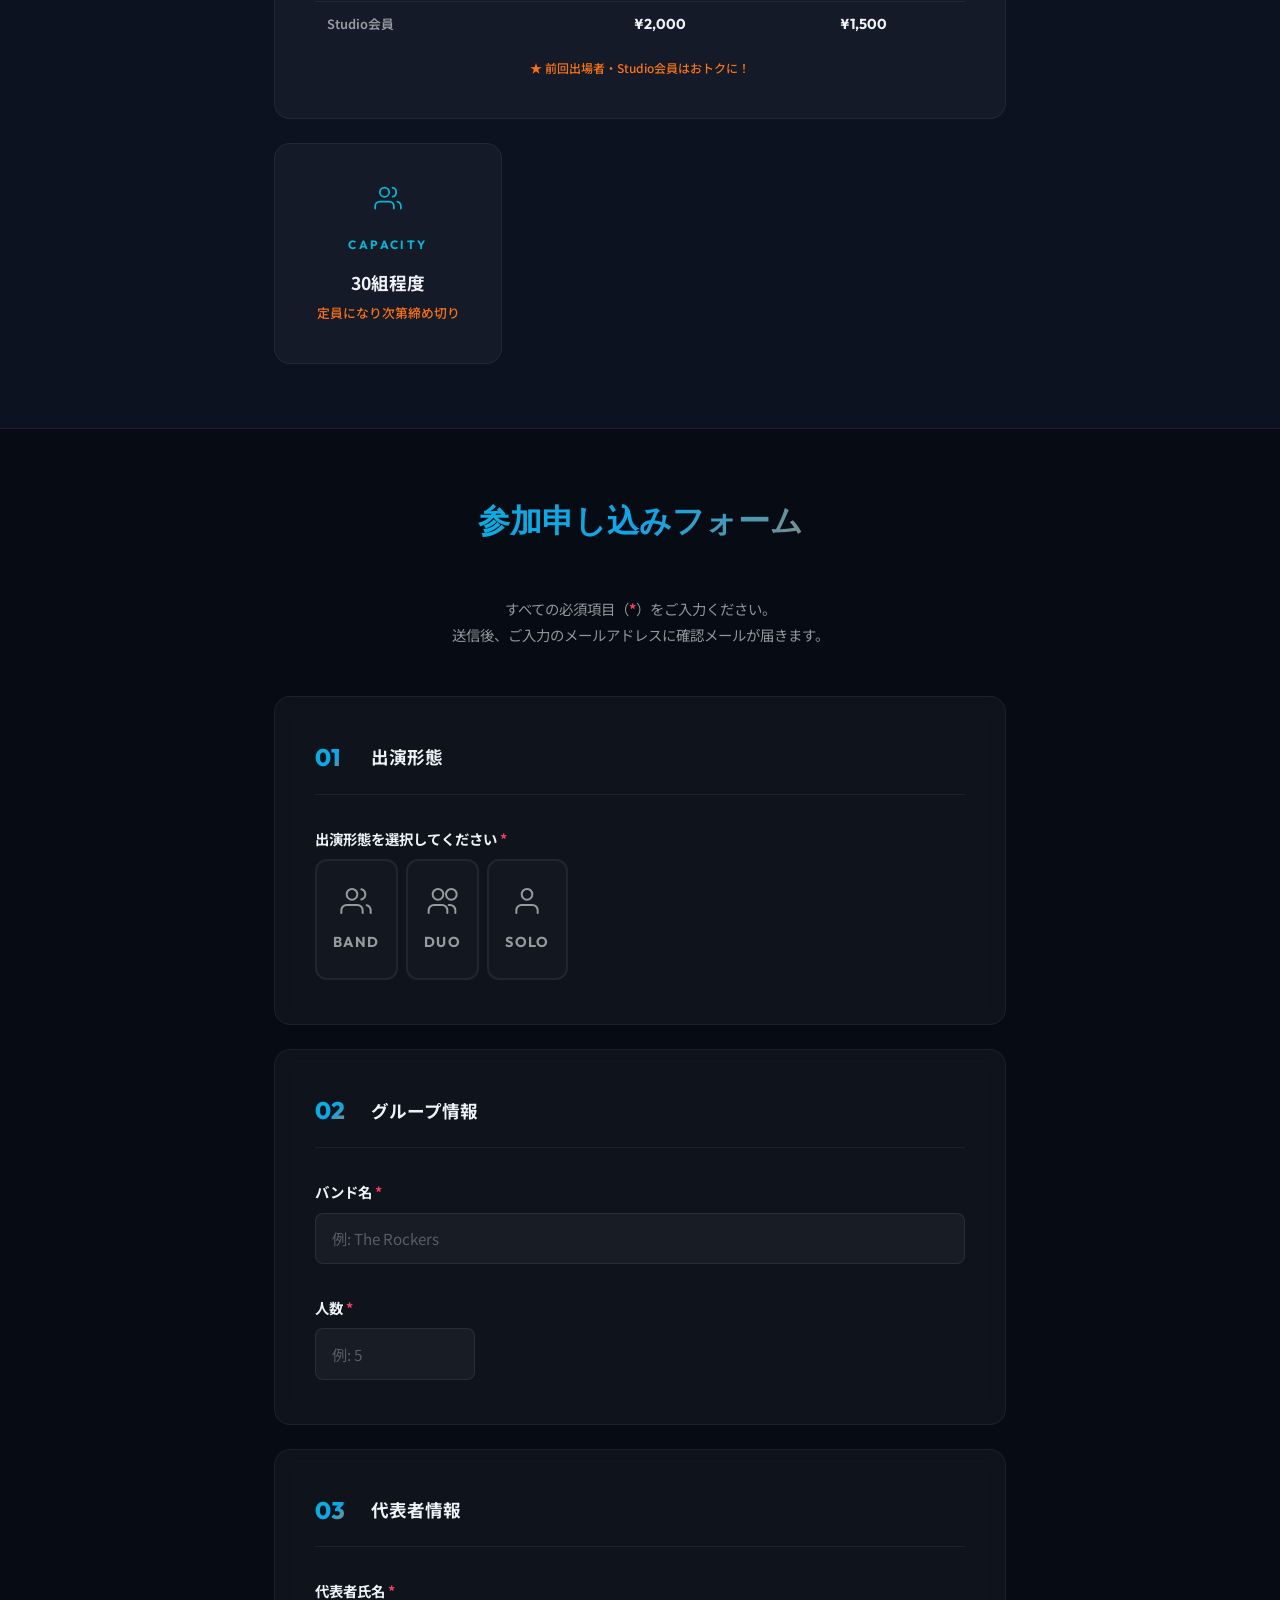
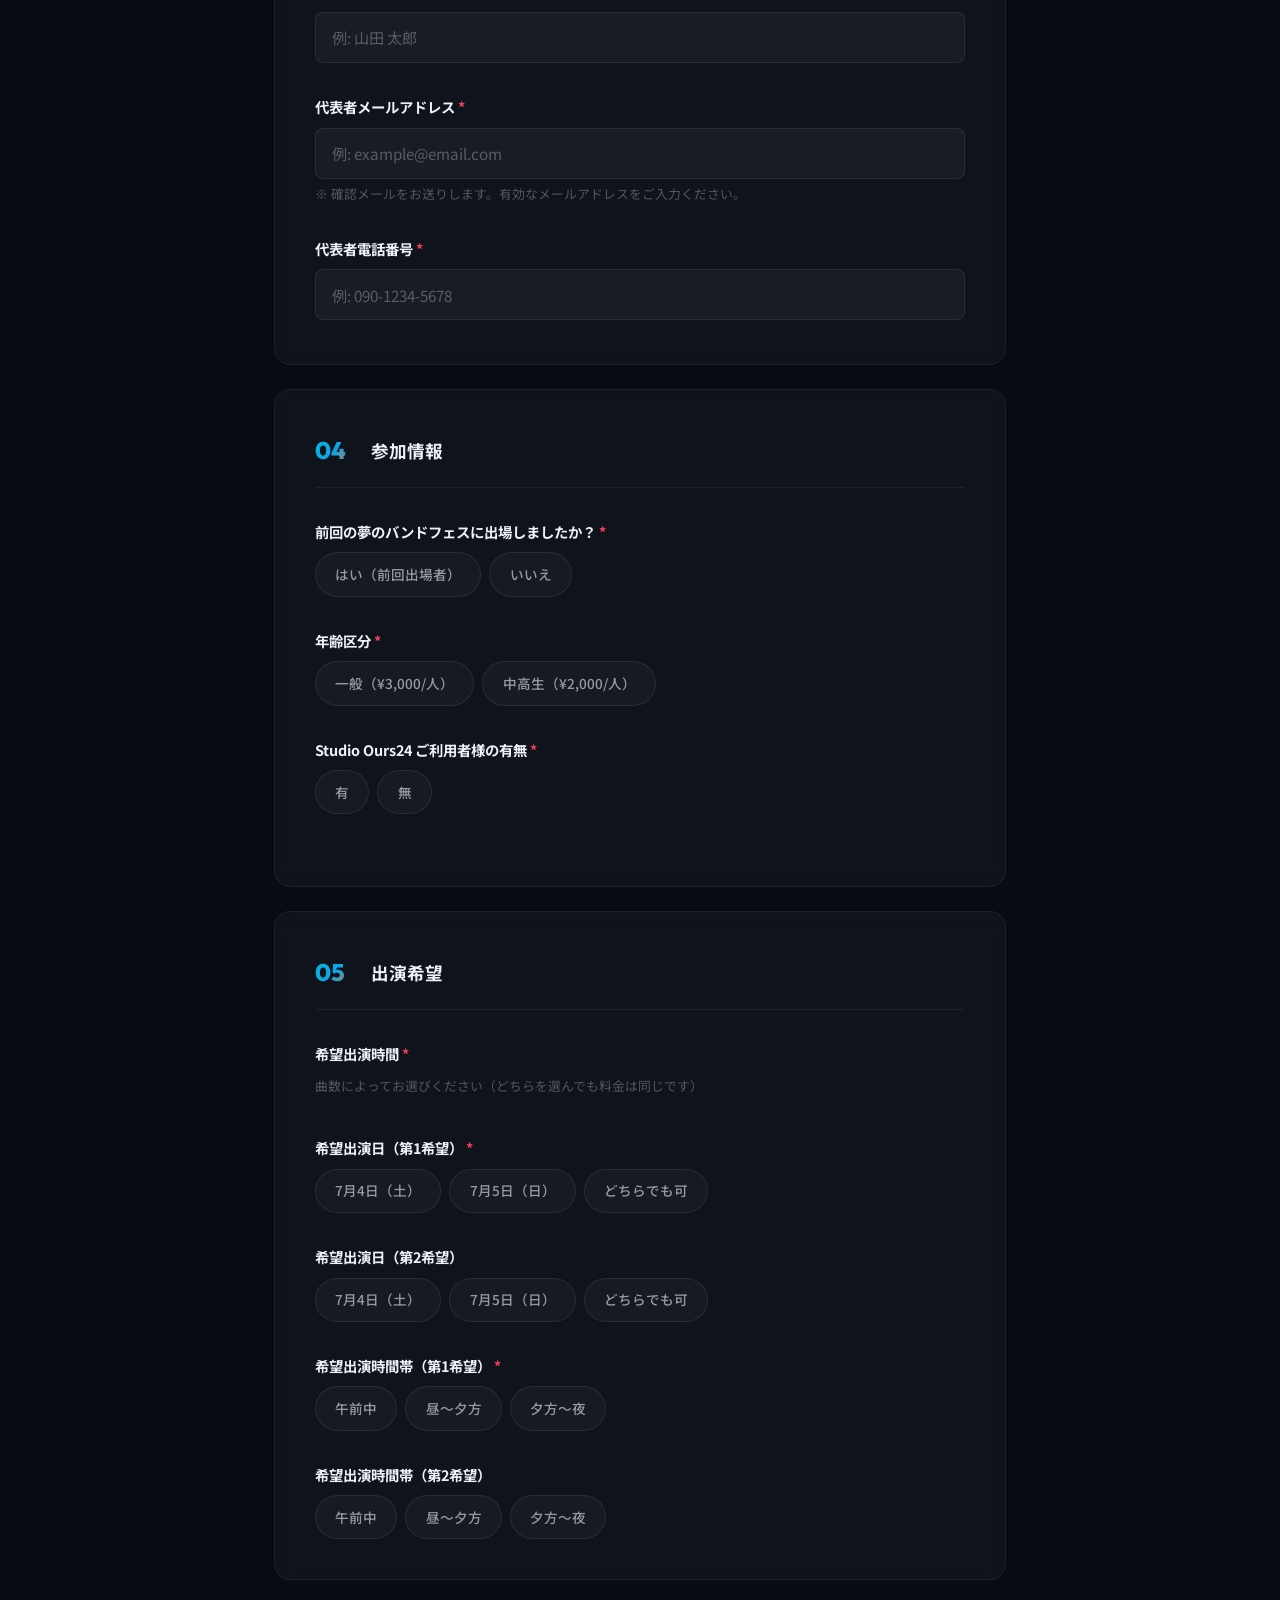
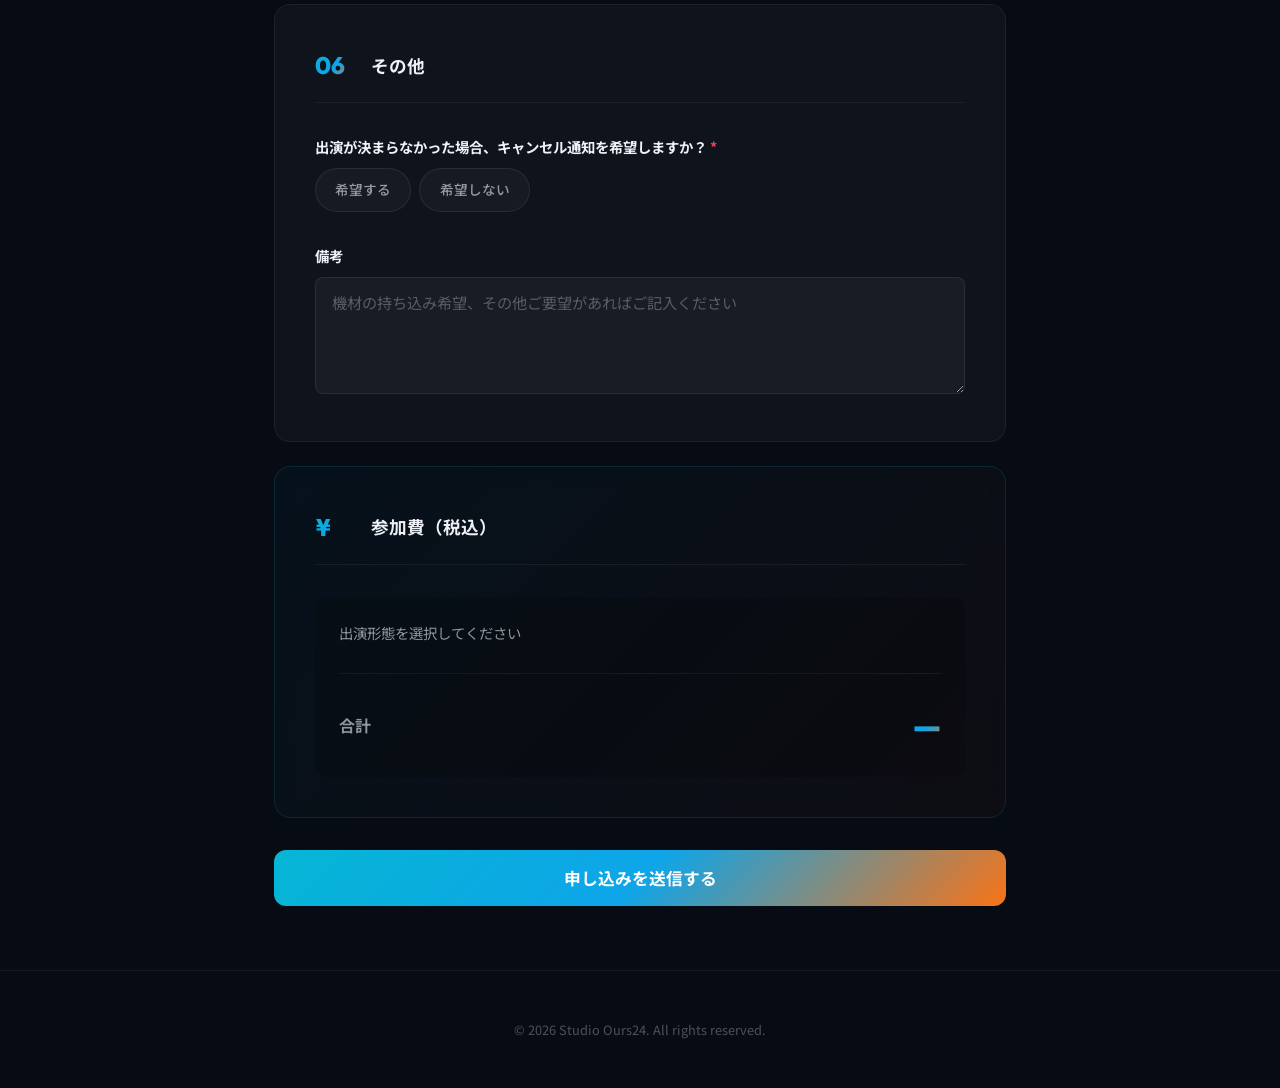
==== commit 59f5c800: "feat: 料金体系6パターン化 + 料金マトリクステーブルUI" ====
--- a/index.html
+++ b/index.html
@@ -46,11 +46,20 @@
                     <p class="info-main">2026年7月4日(土)・5日(日)</p>
                     <p class="info-sub">10:00 スタート</p>
                 </div>
-                <div class="info-card">
+                <div class="info-card info-card--fee">
                     <div class="info-card-icon"><svg width="28" height="28" viewBox="0 0 24 24" fill="none" stroke="currentColor" stroke-width="1.5" stroke-linecap="round" stroke-linejoin="round"><line x1="12" y1="1" x2="12" y2="23"/><path d="M17 5H9.5a3.5 3.5 0 0 0 0 7h5a3.5 3.5 0 0 1 0 7H6"/></svg></div>
-                    <h3>FEE</h3>
-                    <p class="info-main">一般 ¥3,000<small>/人</small></p>
-                    <p class="info-sub">中高生 ¥2,000<small>/人</small></p>
+                    <h3>FEE<small class="fee-unit">（税込/人）</small></h3>
+                    <table class="fee-matrix">
+                        <thead>
+                            <tr><th></th><th>一般</th><th>中高生</th></tr>
+                        </thead>
+                        <tbody>
+                            <tr><td class="fee-row-label">ビジター</td><td>¥3,000</td><td>¥2,000</td></tr>
+                            <tr><td class="fee-row-label">前回出場者</td><td>¥2,500</td><td>¥1,500</td></tr>
+                            <tr><td class="fee-row-label">Studio会員</td><td>¥2,000</td><td>¥1,500</td></tr>
+                        </tbody>
+                    </table>
+                    <p class="fee-note">★ 前回出場者・Studio会員はおトクに！</p>
                 </div>
                 <div class="info-card">
                     <div class="info-card-icon"><svg width="28" height="28" viewBox="0 0 24 24" fill="none" stroke="currentColor" stroke-width="1.5" stroke-linecap="round" stroke-linejoin="round"><path d="M17 21v-2a4 4 0 0 0-4-4H5a4 4 0 0 0-4 4v2"/><circle cx="9" cy="7" r="4"/><path d="M23 21v-2a4 4 0 0 0-3-3.87"/><path d="M16 3.13a4 4 0 0 1 0 7.75"/></svg></div>
@@ -161,7 +170,7 @@
                                 <span>いいえ</span>
                             </label>
                         </div>
-                        <p class="form-hint form-hint--discount" id="hint-previousDiscount" style="display:none;">前回出場者割引: ¥2,000/人 が適用されます</p>
+                        <p class="form-hint form-hint--discount" id="hint-previousDiscount" style="display:none;">前回出場者割引が適用されます</p>
                         <p class="error-message" id="error-previousParticipation"></p>
                     </div>
 
--- a/style.css
+++ b/style.css
@@ -65,6 +65,19 @@
 .info-card h3 { font-family: var(--font-display); font-size: 0.75rem; font-weight: 700; color: var(--accent-primary); letter-spacing: 0.2em; text-transform: uppercase; margin-bottom: 0.75rem; }
 .info-main { font-size: 1.1rem; font-weight: 700; } .info-main small { font-size: 0.8rem; font-weight: 400; color: var(--text-secondary); }
 .info-sub { font-size: 0.9rem; color: var(--text-secondary); margin-top: 0.25rem; } .info-sub.note { color: var(--accent-secondary); font-weight: 500; font-size: 0.8rem; }
+
+/* FEE MATRIX */
+.info-card--fee { grid-column: 1 / -1; }
+.fee-unit { font-size: 0.6rem; font-weight: 400; color: var(--text-secondary); letter-spacing: 0.05em; margin-left: 0.25em; text-transform: none; }
+.fee-matrix { width: 100%; border-collapse: separate; border-spacing: 0; margin-top: 0.75rem; font-size: 0.9rem; }
+.fee-matrix th, .fee-matrix td { padding: 0.6rem 0.75rem; text-align: center; border-bottom: 1px solid var(--bg-card-border); }
+.fee-matrix thead th { font-family: var(--font-display); font-size: 0.75rem; font-weight: 700; color: var(--accent-primary); letter-spacing: 0.1em; padding-bottom: 0.75rem; }
+.fee-matrix thead th:first-child { text-align: left; }
+.fee-matrix .fee-row-label { text-align: left; font-size: 0.8rem; font-weight: 600; color: var(--text-secondary); white-space: nowrap; }
+.fee-matrix tbody td:not(.fee-row-label) { font-family: var(--font-display); font-weight: 700; color: var(--text-primary); transition: all 0.2s; }
+.fee-matrix tbody tr:last-child td { border-bottom: none; }
+.fee-matrix tbody tr:hover td:not(.fee-row-label) { color: var(--accent-primary); background: rgba(6,182,212,0.06); }
+.fee-note { font-size: 0.75rem; color: var(--accent-secondary); margin-top: 0.75rem; font-weight: 500; }
 .form-section { padding: 4rem 0; }
 .form-note { text-align: center; color: var(--text-secondary); font-size: 0.9rem; margin-bottom: 3rem; line-height: 1.8; }
 
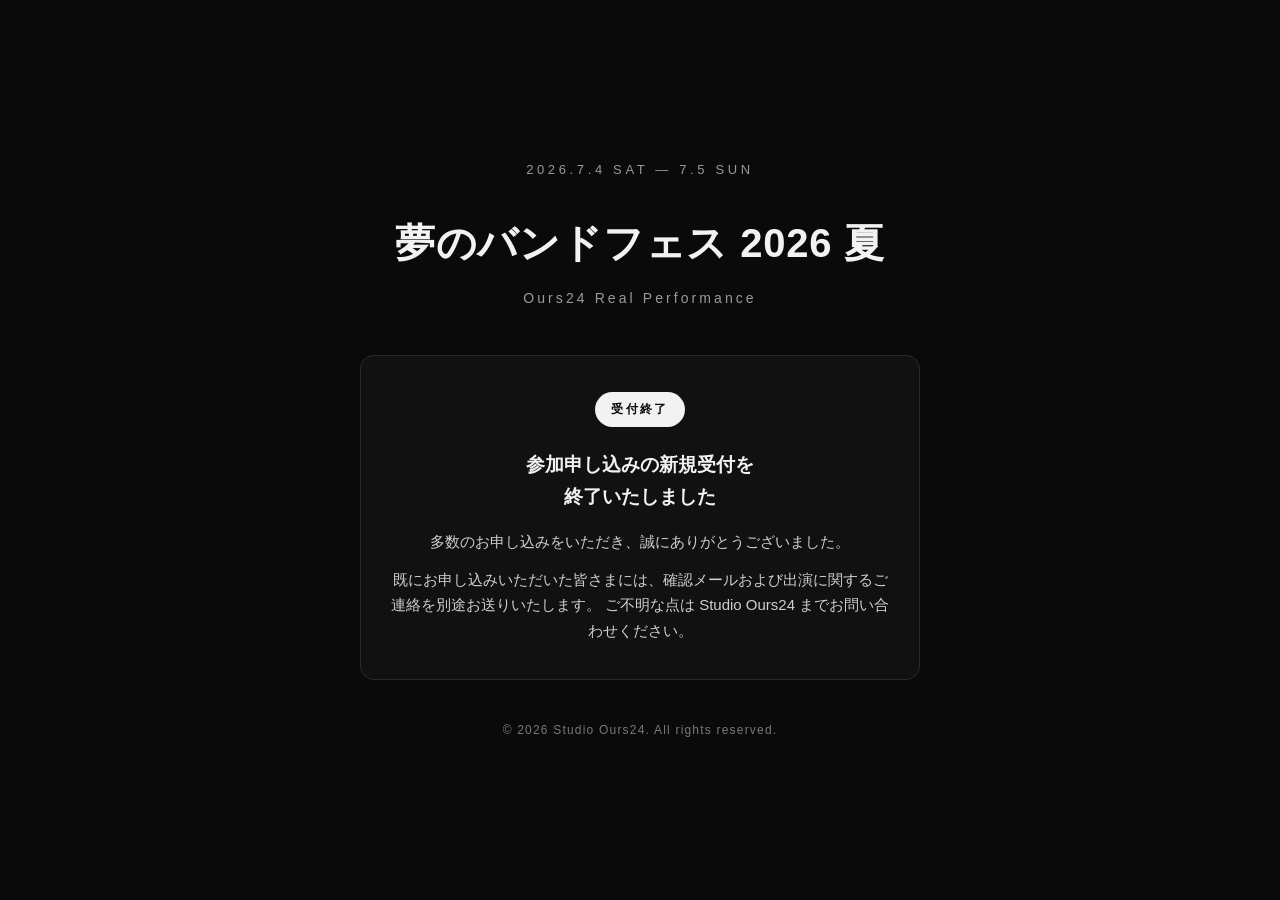
==== commit a0504df2: "Create index.html" ====
--- a/index.html
+++ b/index.html
@@ -1,407 +1,97 @@
 <!DOCTYPE html>
 <html lang="ja">
 <head>
-    <meta charset="UTF-8">
-    <meta name="viewport" content="width=device-width, initial-scale=1.0">
-    <title>夢のバンドフェス2026 Ours24 Real Performance - 参加申し込み</title>
-    <meta name="description" content="夢のバンドフェス2026 Ours24 Real Performance 参加申し込みフォーム。2026年7月4日(土)・5日(日)開催。バンド・デュオ・ソロ募集中。">
-    <link rel="preconnect" href="https://fonts.googleapis.com">
-    <link rel="preconnect" href="https://fonts.gstatic.com" crossorigin>
-    <link href="https://fonts.googleapis.com/css2?family=Noto+Sans+JP:wght@400;500;700;900&family=Outfit:wght@600;700;800;900&display=swap" rel="stylesheet">
-    <link rel="stylesheet" href="style.css">
+<meta charset="UTF-8">
+<meta name="viewport" content="width=device-width, initial-scale=1.0">
+<title>夢のバンドフェス2026 Ours24 Real Performance｜受付終了のお知らせ</title>
+<meta name="description" content="夢のバンドフェス2026 Ours24 Real Performance の参加申し込みは新規受付を終了いたしました。">
+<style>
+  * { margin:0; padding:0; box-sizing:border-box; }
+  html,body { height:100%; }
+  body{
+    font-family:"Hiragino Sans","Noto Sans JP",-apple-system,BlinkMacSystemFont,sans-serif;
+    background:#0a0a0a;
+    color:#f2f2f2;
+    min-height:100%;
+    display:flex;
+    align-items:center;
+    justify-content:center;
+    padding:32px 20px;
+    line-height:1.7;
+  }
+  .wrap{ max-width:560px; width:100%; text-align:center; }
+  .date{
+    font-size:13px;
+    letter-spacing:.28em;
+    color:#9a9a9a;
+    margin-bottom:28px;
+  }
+  h1{
+    font-size:clamp(26px,7vw,40px);
+    font-weight:800;
+    letter-spacing:.02em;
+    margin-bottom:10px;
+  }
+  .sub{
+    font-size:14px;
+    letter-spacing:.22em;
+    color:#9a9a9a;
+    margin-bottom:44px;
+  }
+  .panel{
+    border:1px solid #2a2a2a;
+    border-radius:14px;
+    padding:36px 26px;
+    background:#111;
+  }
+  .badge{
+    display:inline-block;
+    font-size:12px;
+    letter-spacing:.2em;
+    color:#0a0a0a;
+    background:#f2f2f2;
+    padding:7px 16px;
+    border-radius:999px;
+    margin-bottom:22px;
+    font-weight:700;
+  }
+  .lead{
+    font-size:19px;
+    font-weight:700;
+    margin-bottom:16px;
+  }
+  .body{
+    font-size:15px;
+    color:#cfcfcf;
+  }
+  .body + .body{ margin-top:12px; }
+  .foot{
+    margin-top:40px;
+    font-size:12px;
+    letter-spacing:.1em;
+    color:#7a7a7a;
+  }
+</style>
 </head>
 <body>
+  <main class="wrap">
+    <p class="date">2026.7.4 SAT — 7.5 SUN</p>
+    <h1>夢のバンドフェス 2026 夏</h1>
+    <p class="sub">Ours24 Real Performance</p>
 
-    <!-- ===== HERO ===== -->
-    <header class="hero" id="hero">
-        <div class="hero-bg"></div>
-        <div class="hero-content">
-            <p class="hero-date">2026.7.4 <span class="hero-date-sep">SAT</span> — 7.5 <span class="hero-date-sep">SUN</span></p>
-            <h1 class="hero-title">
-                <span class="hero-title-jp">夢のバンドフェス</span>
-                <span class="hero-title-year">2026 夏</span>
-            </h1>
-            <p class="hero-subtitle">Ours24 Real Performance</p>
-            <div class="hero-badges">
-                <span class="badge">BAND</span>
-                <span class="badge">DUO</span>
-                <span class="badge">SOLO</span>
-                <span class="badge badge-accent">NOW OPEN</span>
-            </div>
-        </div>
-        <div class="hero-scroll">
-            <span>SCROLL</span>
-            <div class="hero-scroll-line"></div>
-        </div>
-    </header>
-
-    <!-- ===== EVENT INFO ===== -->
-    <section class="event-info" id="event-info">
-        <div class="container">
-            <h2 class="section-title">募集要項</h2>
-            <div class="info-grid">
-                <div class="info-card">
-                    <div class="info-card-icon"><svg width="28" height="28" viewBox="0 0 24 24" fill="none" stroke="currentColor" stroke-width="1.5" stroke-linecap="round" stroke-linejoin="round"><rect x="3" y="4" width="18" height="18" rx="2" ry="2"/><line x1="16" y1="2" x2="16" y2="6"/><line x1="8" y1="2" x2="8" y2="6"/><line x1="3" y1="10" x2="21" y2="10"/></svg></div>
-                    <h3>DATE</h3>
-                    <p class="info-main">2026年7月4日(土)・5日(日)</p>
-                    <p class="info-sub">10:00 スタート</p>
-                </div>
-                <div class="info-card info-card--fee">
-                    <div class="info-card-icon"><svg width="28" height="28" viewBox="0 0 24 24" fill="none" stroke="currentColor" stroke-width="1.5" stroke-linecap="round" stroke-linejoin="round"><line x1="12" y1="1" x2="12" y2="23"/><path d="M17 5H9.5a3.5 3.5 0 0 0 0 7h5a3.5 3.5 0 0 1 0 7H6"/></svg></div>
-                    <h3>FEE<small class="fee-unit">（税込/人）</small></h3>
-                    <table class="fee-matrix">
-                        <thead>
-                            <tr><th></th><th>一般</th><th>中高生</th></tr>
-                        </thead>
-                        <tbody>
-                            <tr><td class="fee-row-label">ビジター</td><td>¥3,000</td><td>¥2,000</td></tr>
-                            <tr><td class="fee-row-label">前回出場者</td><td>¥2,500</td><td>¥1,500</td></tr>
-                            <tr><td class="fee-row-label">Studio会員</td><td>¥2,000</td><td>¥1,500</td></tr>
-                        </tbody>
-                    </table>
-                    <p class="fee-note">★ 前回出場者・Studio会員はおトクに！</p>
-                </div>
-                <div class="info-card">
-                    <div class="info-card-icon"><svg width="28" height="28" viewBox="0 0 24 24" fill="none" stroke="currentColor" stroke-width="1.5" stroke-linecap="round" stroke-linejoin="round"><path d="M17 21v-2a4 4 0 0 0-4-4H5a4 4 0 0 0-4 4v2"/><circle cx="9" cy="7" r="4"/><path d="M23 21v-2a4 4 0 0 0-3-3.87"/><path d="M16 3.13a4 4 0 0 1 0 7.75"/></svg></div>
-                    <h3>CAPACITY</h3>
-                    <p class="info-main">30組程度</p>
-                    <p class="info-sub note">定員になり次第締め切り</p>
-                </div>
-            </div>
-        </div>
+    <section class="panel">
+      <span class="badge">受付終了</span>
+      <p class="lead">参加申し込みの新規受付を<br>終了いたしました</p>
+      <p class="body">
+        多数のお申し込みをいただき、誠にありがとうございました。
+      </p>
+      <p class="body">
+        既にお申し込みいただいた皆さまには、確認メールおよび出演に関するご連絡を別途お送りいたします。
+        ご不明な点は Studio Ours24 までお問い合わせください。
+      </p>
     </section>
 
-    <!-- ===== APPLICATION FORM ===== -->
-    <section class="form-section" id="application">
-        <div class="container">
-            <h2 class="section-title">参加申し込みフォーム</h2>
-            <p class="form-note">すべての必須項目（<span class="required-mark">*</span>）をご入力ください。<br>送信後、ご入力のメールアドレスに確認メールが届きます。</p>
-
-            <form id="applicationForm" novalidate>
-
-                <!-- Section 1: Performance Type -->
-                <div class="form-card">
-                    <div class="form-card-header">
-                        <span class="form-card-number">01</span>
-                        <h3>出演形態</h3>
-                    </div>
-                    <div class="form-group">
-                        <label class="form-label">出演形態を選択してください <span class="required-mark">*</span></label>
-                        <div class="radio-group radio-group--large" id="performanceType">
-                            <label class="radio-card" for="type-band">
-                                <input type="radio" id="type-band" name="performanceType" value="バンド" required>
-                                <span class="radio-card-icon"><svg width="32" height="32" viewBox="0 0 24 24" fill="none" stroke="currentColor" stroke-width="1.5" stroke-linecap="round" stroke-linejoin="round"><path d="M17 21v-2a4 4 0 0 0-4-4H5a4 4 0 0 0-4 4v2"/><circle cx="9" cy="7" r="4"/><path d="M23 21v-2a4 4 0 0 0-3-3.87"/><path d="M16 3.13a4 4 0 0 1 0 7.75"/></svg></span>
-                                <span class="radio-card-label">BAND</span>
-                            </label>
-                            <label class="radio-card" for="type-duo">
-                                <input type="radio" id="type-duo" name="performanceType" value="デュオ">
-                                <span class="radio-card-icon"><svg width="32" height="32" viewBox="0 0 24 24" fill="none" stroke="currentColor" stroke-width="1.5" stroke-linecap="round" stroke-linejoin="round"><path d="M16 21v-2a4 4 0 0 0-4-4H6a4 4 0 0 0-4 4v2"/><circle cx="9" cy="7" r="4"/><circle cx="19" cy="7" r="4"/><path d="M22 21v-2a4 4 0 0 0-4-4h-1"/></svg></span>
-                                <span class="radio-card-label">DUO</span>
-                            </label>
-                            <label class="radio-card" for="type-solo">
-                                <input type="radio" id="type-solo" name="performanceType" value="ソロ">
-                                <span class="radio-card-icon"><svg width="32" height="32" viewBox="0 0 24 24" fill="none" stroke="currentColor" stroke-width="1.5" stroke-linecap="round" stroke-linejoin="round"><path d="M20 21v-2a4 4 0 0 0-4-4H8a4 4 0 0 0-4 4v2"/><circle cx="12" cy="7" r="4"/></svg></span>
-                                <span class="radio-card-label">SOLO</span>
-                            </label>
-                        </div>
-                        <p class="error-message" id="error-performanceType"></p>
-                    </div>
-                </div>
-
-                <!-- Section 2: Group Info -->
-                <div class="form-card" id="section-group">
-                    <div class="form-card-header">
-                        <span class="form-card-number">02</span>
-                        <h3>グループ情報</h3>
-                    </div>
-                    <div class="form-group">
-                        <label class="form-label" for="groupName" id="label-groupName">バンド名 <span class="required-mark">*</span></label>
-                        <input type="text" id="groupName" name="groupName" class="form-input" placeholder="例: The Rockers" required>
-                        <p class="error-message" id="error-groupName"></p>
-                    </div>
-                    <div class="form-group" id="group-memberCount">
-                        <label class="form-label" for="memberCount">人数 <span class="required-mark">*</span></label>
-                        <input type="number" id="memberCount" name="memberCount" class="form-input form-input--short" min="2" max="20" placeholder="例: 5" required>
-                        <p class="error-message" id="error-memberCount"></p>
-                    </div>
-                </div>
-
-                <!-- Section 3: Representative Info -->
-                <div class="form-card">
-                    <div class="form-card-header">
-                        <span class="form-card-number">03</span>
-                        <h3>代表者情報</h3>
-                    </div>
-                    <div class="form-group">
-                        <label class="form-label" for="representativeName">代表者氏名 <span class="required-mark">*</span></label>
-                        <input type="text" id="representativeName" name="representativeName" class="form-input" placeholder="例: 山田 太郎" required>
-                        <p class="error-message" id="error-representativeName"></p>
-                    </div>
-                    <div class="form-group">
-                        <label class="form-label" for="email">代表者メールアドレス <span class="required-mark">*</span></label>
-                        <input type="email" id="email" name="email" class="form-input" placeholder="例: example@email.com" required>
-                        <p class="form-hint">※ 確認メールをお送りします。有効なメールアドレスをご入力ください。</p>
-                        <p class="error-message" id="error-email"></p>
-                    </div>
-                    <div class="form-group">
-                        <label class="form-label" for="phone">代表者電話番号 <span class="required-mark">*</span></label>
-                        <input type="tel" id="phone" name="phone" class="form-input" placeholder="例: 090-1234-5678" required>
-                        <p class="error-message" id="error-phone"></p>
-                    </div>
-                </div>
-
-                <!-- Section 4: Registration Details -->
-                <div class="form-card">
-                    <div class="form-card-header">
-                        <span class="form-card-number">04</span>
-                        <h3>参加情報</h3>
-                    </div>
-
-                    <!-- Previous participation -->
-                    <div class="form-group">
-                        <label class="form-label">前回の夢のバンドフェスに出場しましたか？ <span class="required-mark">*</span></label>
-                        <div class="radio-group" id="previousParticipation">
-                            <label class="radio-pill" for="prev-yes">
-                                <input type="radio" id="prev-yes" name="previousParticipation" value="有" required>
-                                <span>はい（前回出場者）</span>
-                            </label>
-                            <label class="radio-pill" for="prev-no">
-                                <input type="radio" id="prev-no" name="previousParticipation" value="無">
-                                <span>いいえ</span>
-                            </label>
-                        </div>
-                        <p class="form-hint form-hint--discount" id="hint-previousDiscount" style="display:none;">前回出場者割引が適用されます</p>
-                        <p class="error-message" id="error-previousParticipation"></p>
-                    </div>
-
-                    <!-- Age category -->
-                    <div class="form-group">
-                        <label class="form-label">年齢区分 <span class="required-mark">*</span></label>
-                        <div class="radio-group" id="ageCategory">
-                            <label class="radio-pill" for="age-general">
-                                <input type="radio" id="age-general" name="ageCategory" value="一般" required>
-                                <span>一般（¥3,000/人）</span>
-                            </label>
-                            <label class="radio-pill" for="age-student">
-                                <input type="radio" id="age-student" name="ageCategory" value="中高生">
-                                <span>中高生（¥2,000/人）</span>
-                            </label>
-                        </div>
-                        <p class="error-message" id="error-ageCategory"></p>
-                    </div>
-
-                    <!-- Studio Ours24 usage -->
-                    <div class="form-group">
-                        <label class="form-label">Studio Ours24 ご利用者様の有無 <span class="required-mark">*</span></label>
-                        <div class="radio-group" id="studioUsage">
-                            <label class="radio-pill" for="studio-yes">
-                                <input type="radio" id="studio-yes" name="studioUsage" value="有" required>
-                                <span>有</span>
-                            </label>
-                            <label class="radio-pill" for="studio-no">
-                                <input type="radio" id="studio-no" name="studioUsage" value="無">
-                                <span>無</span>
-                            </label>
-                        </div>
-                        <p class="error-message" id="error-studioUsage"></p>
-                    </div>
-
-                    <!-- Studio Ours24 user names (conditional) -->
-                    <div class="form-group conditional-group" id="group-studioUsers" style="display:none;">
-                        <label class="form-label">スタジオ利用者の人数 <span class="required-mark">*</span></label>
-                        <input type="number" id="studioUserCount" class="form-input" min="1" max="20" placeholder="スタジオを利用しているメンバーの人数">
-                        <p class="form-hint">スタジオ利用者は ¥2,000/人 で計算されます</p>
-                        <p class="error-message" id="error-studioUserCount"></p>
-
-                        <label class="form-label" style="margin-top: 1.5rem;">Studio Ours24 ご利用者様のお名前</label>
-                        <div id="studioUsersList">
-                            <div class="studio-user-row">
-                                <input type="text" name="studioUsers[]" class="form-input" placeholder="ご利用者様のお名前">
-                            </div>
-                        </div>
-                        <button type="button" class="btn-add" id="addStudioUser">
-                            <span class="btn-add-icon">＋</span> 利用者を追加
-                        </button>
-                    </div>
-                </div>
-
-                <!-- Section 5: Performance Preferences -->
-                <div class="form-card">
-                    <div class="form-card-header">
-                        <span class="form-card-number">05</span>
-                        <h3>出演希望</h3>
-                    </div>
-
-                    <!-- Performance duration -->
-                    <div class="form-group">
-                        <label class="form-label">希望出演時間 <span class="required-mark">*</span></label>
-                        <p class="form-hint">曲数によってお選びください（どちらを選んでも料金は同じです）</p>
-                        <div class="radio-group" id="performanceDuration">
-                            <!-- Options are dynamically set by JS based on performanceType -->
-                        </div>
-                        <p class="error-message" id="error-performanceDuration"></p>
-                    </div>
-
-                    <!-- Preferred date - 1st choice -->
-                    <div class="form-group">
-                        <label class="form-label">希望出演日（第1希望） <span class="required-mark">*</span></label>
-                        <div class="radio-group" id="preferredDate1">
-                            <label class="radio-pill" for="date1-jul4">
-                                <input type="radio" id="date1-jul4" name="preferredDate1" value="7月4日(土)" required>
-                                <span>7月4日（土）</span>
-                            </label>
-                            <label class="radio-pill" for="date1-jul5">
-                                <input type="radio" id="date1-jul5" name="preferredDate1" value="7月5日(日)">
-                                <span>7月5日（日）</span>
-                            </label>
-                            <label class="radio-pill" for="date1-either">
-                                <input type="radio" id="date1-either" name="preferredDate1" value="どちらでも可">
-                                <span>どちらでも可</span>
-                            </label>
-                        </div>
-                        <p class="error-message" id="error-preferredDate1"></p>
-                    </div>
-
-                    <!-- Preferred date - 2nd choice -->
-                    <div class="form-group">
-                        <label class="form-label">希望出演日（第2希望）</label>
-                        <div class="radio-group" id="preferredDate2">
-                            <label class="radio-pill" for="date2-jul4">
-                                <input type="radio" id="date2-jul4" name="preferredDate2" value="7月4日(土)">
-                                <span>7月4日（土）</span>
-                            </label>
-                            <label class="radio-pill" for="date2-jul5">
-                                <input type="radio" id="date2-jul5" name="preferredDate2" value="7月5日(日)">
-                                <span>7月5日（日）</span>
-                            </label>
-                            <label class="radio-pill" for="date2-either">
-                                <input type="radio" id="date2-either" name="preferredDate2" value="どちらでも可">
-                                <span>どちらでも可</span>
-                            </label>
-                        </div>
-                    </div>
-
-                    <!-- Preferred time slot - 1st -->
-                    <div class="form-group">
-                        <label class="form-label">希望出演時間帯（第1希望） <span class="required-mark">*</span></label>
-                        <div class="radio-group" id="preferredTimeSlot1">
-                            <label class="radio-pill" for="slot1-morning">
-                                <input type="radio" id="slot1-morning" name="preferredTimeSlot1" value="午前中" required>
-                                <span>午前中</span>
-                            </label>
-                            <label class="radio-pill" for="slot1-afternoon">
-                                <input type="radio" id="slot1-afternoon" name="preferredTimeSlot1" value="昼〜夕方">
-                                <span>昼〜夕方</span>
-                            </label>
-                            <label class="radio-pill" for="slot1-evening">
-                                <input type="radio" id="slot1-evening" name="preferredTimeSlot1" value="夕方〜夜">
-                                <span>夕方〜夜</span>
-                            </label>
-                        </div>
-                        <p class="error-message" id="error-preferredTimeSlot1"></p>
-                    </div>
-
-                    <!-- Preferred time slot - 2nd -->
-                    <div class="form-group">
-                        <label class="form-label">希望出演時間帯（第2希望）</label>
-                        <div class="radio-group" id="preferredTimeSlot2">
-                            <label class="radio-pill" for="slot2-morning">
-                                <input type="radio" id="slot2-morning" name="preferredTimeSlot2" value="午前中">
-                                <span>午前中</span>
-                            </label>
-                            <label class="radio-pill" for="slot2-afternoon">
-                                <input type="radio" id="slot2-afternoon" name="preferredTimeSlot2" value="昼〜夕方">
-                                <span>昼〜夕方</span>
-                            </label>
-                            <label class="radio-pill" for="slot2-evening">
-                                <input type="radio" id="slot2-evening" name="preferredTimeSlot2" value="夕方〜夜">
-                                <span>夕方〜夜</span>
-                            </label>
-                        </div>
-                    </div>
-                </div>
-
-                <!-- Section 6: Other -->
-                <div class="form-card">
-                    <div class="form-card-header">
-                        <span class="form-card-number">06</span>
-                        <h3>その他</h3>
-                    </div>
-
-                    <!-- Cancel notification -->
-                    <div class="form-group">
-                        <label class="form-label">出演が決まらなかった場合、キャンセル通知を希望しますか？ <span class="required-mark">*</span></label>
-                        <div class="radio-group" id="cancelNotification">
-                            <label class="radio-pill" for="cancel-yes">
-                                <input type="radio" id="cancel-yes" name="cancelNotification" value="希望する" required>
-                                <span>希望する</span>
-                            </label>
-                            <label class="radio-pill" for="cancel-no">
-                                <input type="radio" id="cancel-no" name="cancelNotification" value="希望しない">
-                                <span>希望しない</span>
-                            </label>
-                        </div>
-                        <p class="error-message" id="error-cancelNotification"></p>
-                    </div>
-
-                    <!-- Remarks -->
-                    <div class="form-group">
-                        <label class="form-label" for="remarks">備考</label>
-                        <textarea id="remarks" name="remarks" class="form-input form-textarea" rows="4" placeholder="機材の持ち込み希望、その他ご要望があればご記入ください"></textarea>
-                    </div>
-                </div>
-
-                <!-- Section 7: Price Summary -->
-                <div class="form-card form-card--price" id="section-price">
-                    <div class="form-card-header">
-                        <span class="form-card-number">¥</span>
-                        <h3>参加費（税込）</h3>
-                    </div>
-                    <div class="price-display">
-                        <div class="price-breakdown" id="priceBreakdown">
-                            <p class="price-line" id="priceLine">出演形態を選択してください</p>
-                        </div>
-                        <div class="price-total">
-                            <span class="price-total-label">合計</span>
-                            <span class="price-total-amount" id="priceTotal">—</span>
-                        </div>
-                    </div>
-                </div>
-
-                <!-- Submit -->
-                <button type="submit" class="btn-submit" id="submitBtn">
-                    <span class="btn-submit-text">申し込みを送信する</span>
-                    <span class="btn-submit-loading" style="display:none;">
-                        <span class="spinner"></span>送信中...
-                    </span>
-                </button>
-            </form>
-        </div>
-    </section>
-
-    <!-- ===== COMPLETION OVERLAY ===== -->
-    <div class="overlay" id="completionOverlay" style="display:none;">
-        <div class="overlay-content">
-            <div class="overlay-icon"><svg width="48" height="48" viewBox="0 0 24 24" fill="none" stroke="currentColor" stroke-width="1.5" stroke-linecap="round" stroke-linejoin="round"><path d="M4 4h16c1.1 0 2 .9 2 2v12c0 1.1-.9 2-2 2H4c-1.1 0-2-.9-2-2V6c0-1.1.9-2 2-2z"/><polyline points="22,6 12,13 2,6"/></svg></div>
-            <h2>確認メールを送信しました</h2>
-            <p class="overlay-email" id="completionEmail"></p>
-            <p>上記のメールアドレスに確認メールをお送りしました。</p>
-            <p>メール内のリンクをクリックして、お申し込みを確定してください。</p>
-            <div class="overlay-notice">
-                <p>確認リンクの有効期限は <strong>48時間</strong> です。</p>
-                <p>メールが届かない場合は、迷惑メールフォルダをご確認ください。</p>
-            </div>
-            <p class="overlay-receipt">受付番号: <strong id="completionReceipt"></strong></p>
-        </div>
-    </div>
-
-    <!-- ===== FOOTER ===== -->
-    <footer class="footer">
-        <div class="container">
-            <p>&copy; 2026 Studio Ours24. All rights reserved.</p>
-        </div>
-    </footer>
-
-    <script src="script.js"></script>
+    <p class="foot">© 2026 Studio Ours24. All rights reserved.</p>
+  </main>
 </body>
 </html>
